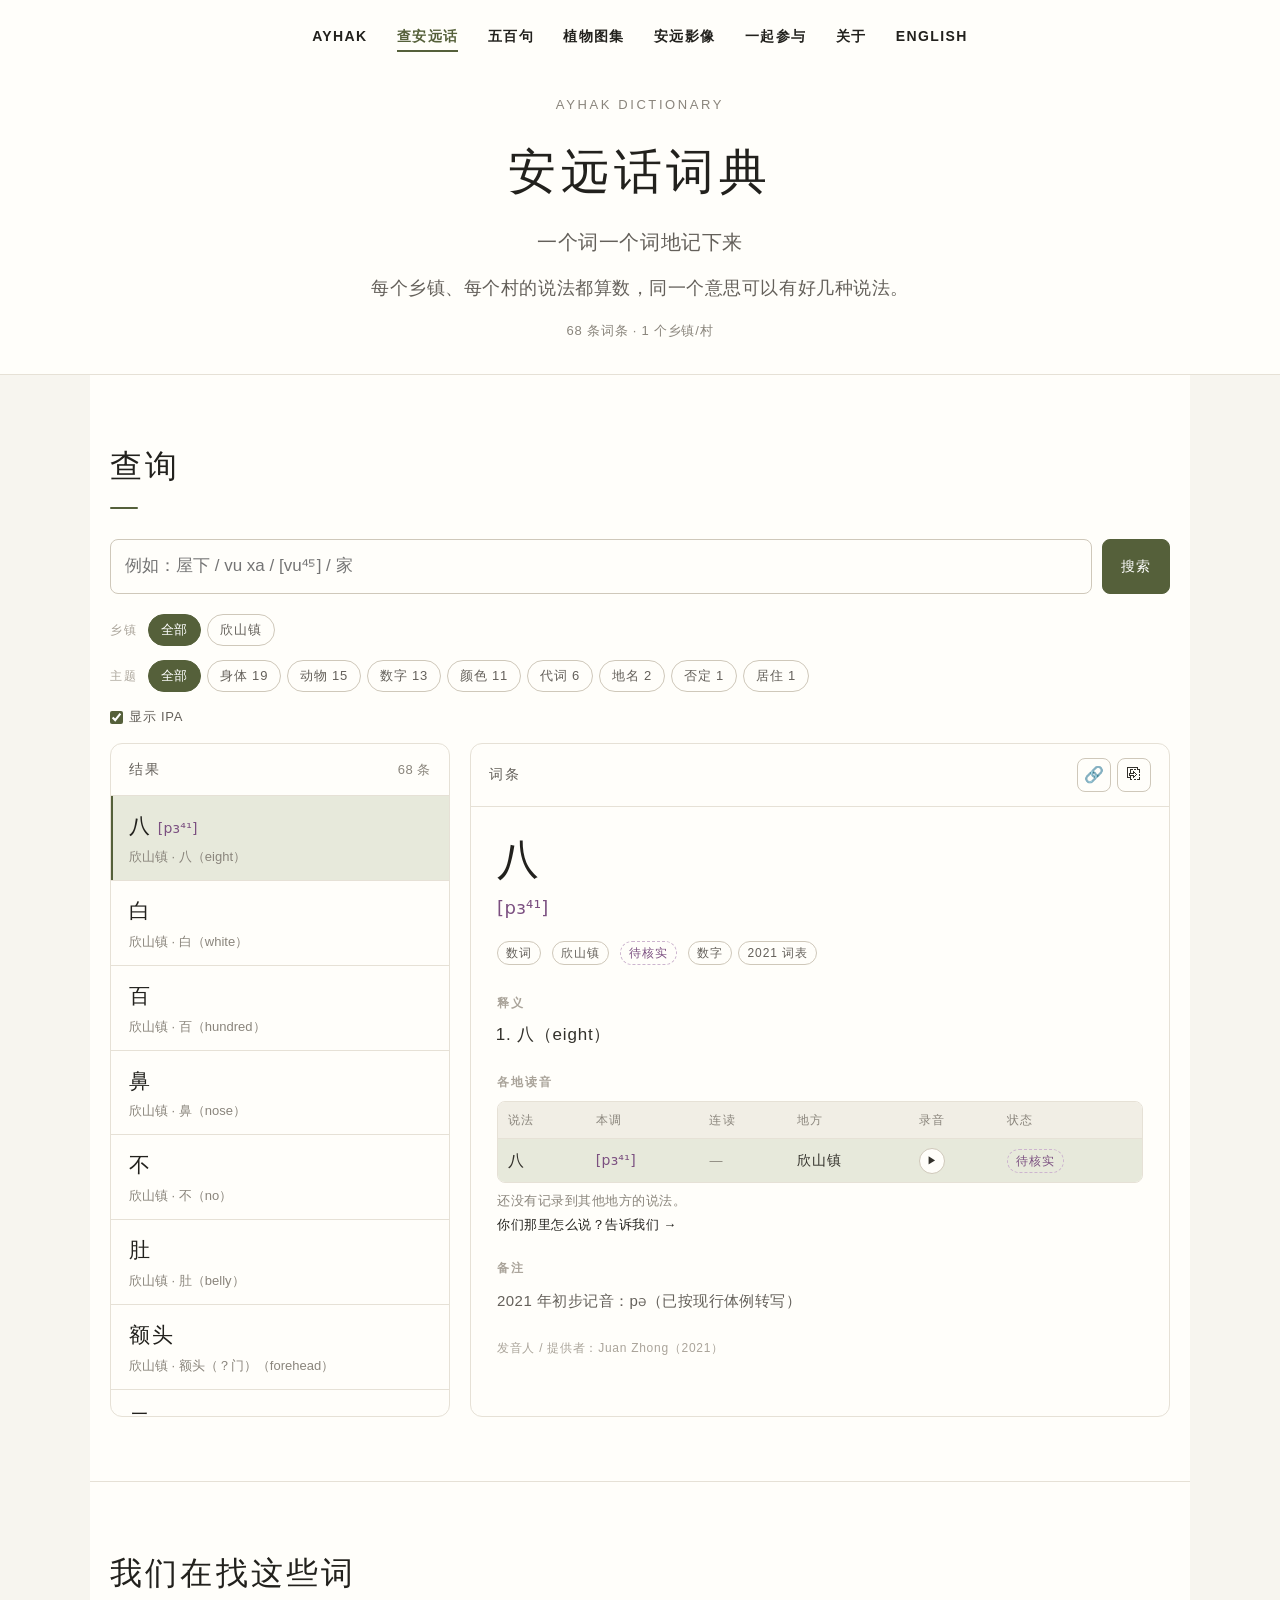
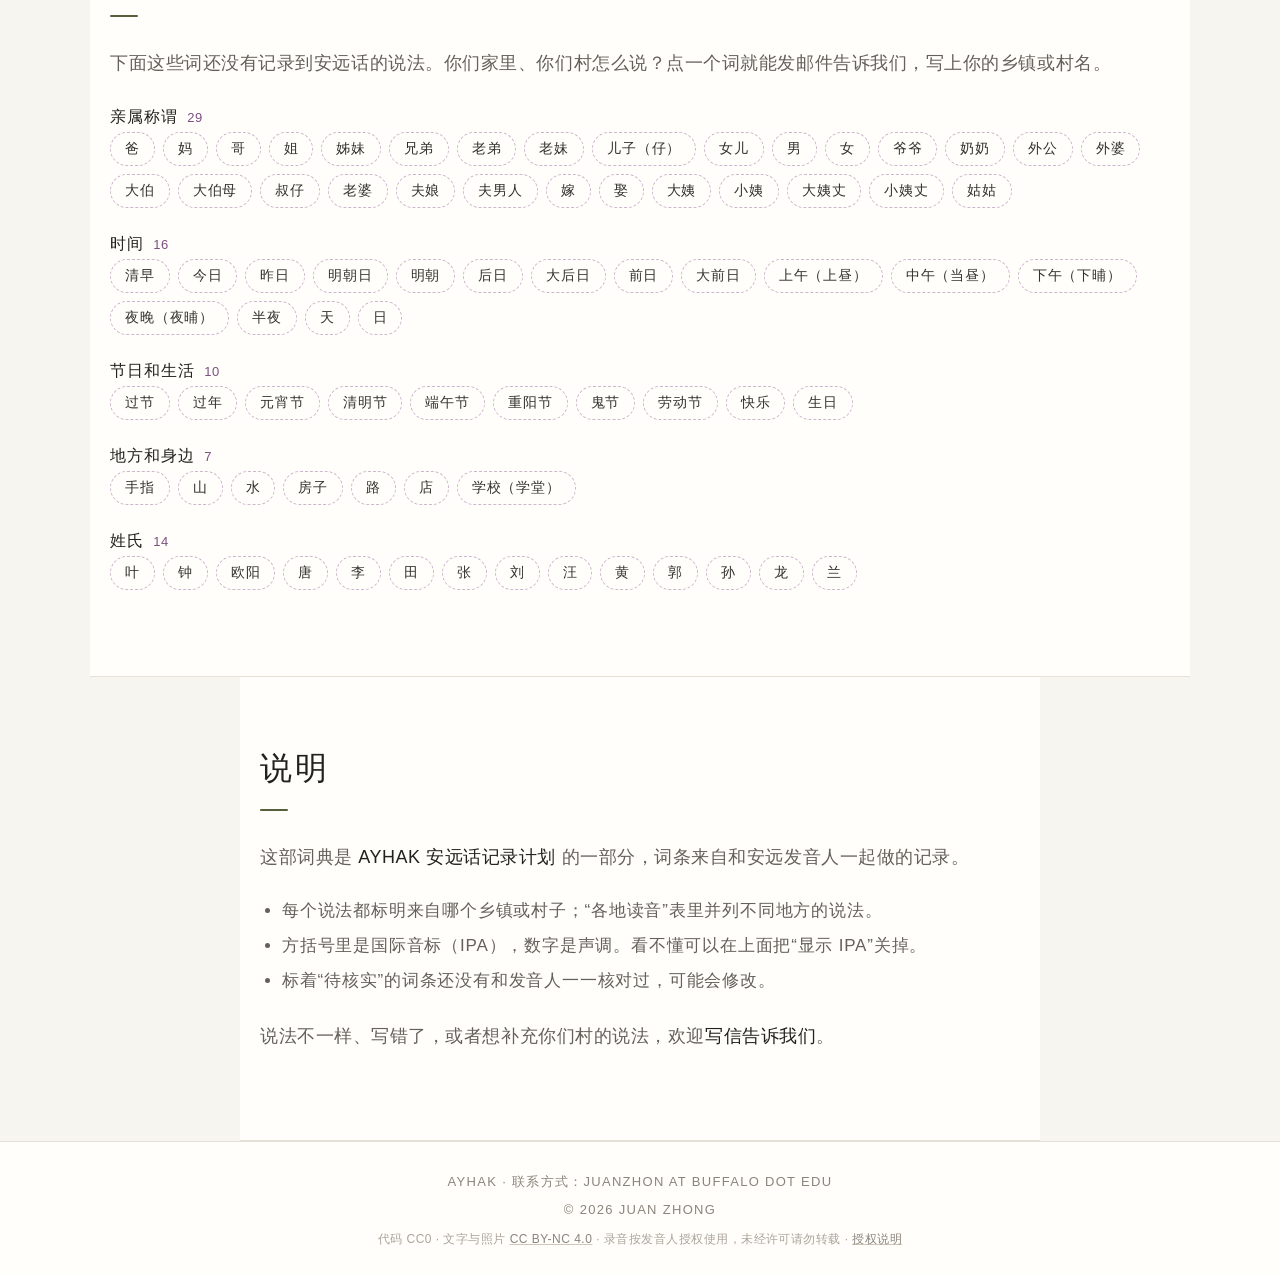
==== dict.html @ 381842e4 "Add files via upload" ====
<!doctype html>
<html lang="zh-CN">
<head>
  <meta charset="utf-8" />
  <meta name="viewport" content="width=device-width,initial-scale=1,viewport-fit=cover" />
  <title>AYHAK · 安远话词典</title>
  <meta name="description" content="安远话（江西安远客家话）社区词典：汉字、IPA、释义、例句与录音。" />
  <link rel="icon" href="./favicon.svg" type="image/svg+xml" />
  <link rel="stylesheet" href="./style.css?v=20261021a" />
</head>

<body>
  <a class="skip" href="#search">跳到正文</a>

  <nav class="page-nav" aria-label="站点导航">
    <a href="./index-zh.html">AYHAK</a>
    <a href="./dict.html" aria-current="page">查安远话</a>
    <a href="./sentences.html">五百句</a>
    <a href="./plants.html">植物图集</a>
    <a href="./gallery.html">安远影像</a>
    <a href="./index-zh.html#join">一起参与</a>
    <a href="./index-zh.html#about">关于</a>
    <a href="./index.html" lang="en">English</a>
  </nav>

  <header class="hero compact">
    <p class="kicker">AYHAK DICTIONARY</p>
    <h1>安远话词典</h1>
    <p class="subtitle">一个词一个词地记下来</p>
    <p class="intro">每个乡镇、每个村的说法都算数，同一个意思可以有好几种说法。</p>
    <p class="status" id="heroStatus">— 条词条</p>
  </header>

  <main>
    <section id="search" class="content-section wide">
      <h2>查询</h2>

      <div class="searchbar">
        <input id="q" type="search" placeholder="例如：屋下 / vu xa / [vu⁴⁵] / 家" autocomplete="off" aria-label="搜索词条" />
        <button id="btnSearch" class="btn primary">搜索</button>
      </div>

      <div class="filters">
        <div class="chip-group" id="varietyChips" aria-label="乡镇">
          <span class="chip-label">乡镇</span>
          <button class="chip is-active" data-variety="all">全部</button>
        </div>

        <div class="chip-group admin-only" id="posChips" aria-label="词性">
          <span class="chip-label">词性</span>
          <button class="chip is-active" data-pos="all">全部</button>
          <button class="chip" data-pos="n">名词</button>
          <button class="chip" data-pos="v">动词</button>
          <button class="chip" data-pos="adj">形容词</button>
          <button class="chip" data-pos="pron">代词</button>
          <button class="chip" data-pos="num">数词</button>
          <button class="chip" data-pos="part">语气词</button>
          <button class="chip" data-pos="other">其他</button>
        </div>
      </div>

      <div class="filters">
        <div class="chip-group" id="themeChips" aria-label="主题"></div>
      </div>

      <div class="filters">
        <label class="toggle"><input id="toggleIPA" type="checkbox" checked /> <span>显示 IPA</span></label>
        <label class="toggle admin-only"><input id="toggleAudio" type="checkbox" checked /> <span>显示发音</span></label>
        <label class="toggle admin-only"><input id="toggleStarred" type="checkbox" /> <span>只看收藏</span></label>
      </div>

      <div class="split">
        <aside class="panel panel-left" aria-label="搜索结果">
          <div class="panel-head">
            <h3>结果</h3>
            <p class="small" id="resultMeta">0 条</p>
          </div>
          <div id="results" class="results" role="listbox"></div>
        </aside>

        <article class="panel panel-right" aria-label="词条详情" aria-live="polite">
          <div class="panel-head">
            <h3>词条</h3>
            <div class="head-actions">
              <button id="btnStar" class="icon-btn admin-only" disabled title="收藏" aria-label="收藏">☆</button>
              <button id="btnLink" class="icon-btn" disabled title="复制链接" aria-label="复制链接">🔗</button>
              <button id="btnCopy" class="icon-btn" disabled title="复制词条" aria-label="复制词条">⎘</button>
            </div>
          </div>
          <div id="entry" class="entry empty">
            <p>先搜一个词，或者点左边的结果。</p>
          </div>
        </article>
      </div>
    </section>

    <section id="wanted" class="content-section wide">
      <h2>我们在找这些词</h2>
      <p>下面这些词还没有记录到安远话的说法。你们家里、你们村怎么说？点一个词就能发邮件告诉我们，写上你的乡镇或村名。</p>
      <div id="wantedList"><p class="muted">载入中…</p></div>
    </section>

    <section id="manage" class="content-section wide admin-only">
      <h2>数据</h2>
      <h3>导入 / 导出 / 重置 · 纯静态网页，可以直接放在 GitHub Pages</h3>
      <p class="muted">网页默认读取仓库里的 <code>data/dict.json</code>。在这里导入的数据只保存在你自己的浏览器里，别人看不到；要正式更新词典，请把导出的 JSON 替换掉仓库里的 <code>data/dict.json</code>。</p>

      <div class="manage-grid">
        <div class="card">
          <h3>导入（JSON / CSV）</h3>
          <p class="muted">导入后会覆盖当前浏览器里的词条。</p>
          <div class="controls">
            <input id="fileImport" type="file" accept=".json,.csv,text/csv,application/json" />
            <button id="btnImport" class="btn sm">导入</button>
          </div>
          <p class="small" id="importStatus">未导入</p>
        </div>

        <div class="card">
          <h3>导出</h3>
          <p class="muted">导出的是词条文本。浏览器里的录音存在 IndexedDB，不会打包进 JSON。</p>
          <div class="controls">
            <button id="btnExport" class="btn sm">导出 JSON</button>
            <button id="btnExportCSV" class="btn sm btn-ghost">导出 CSV</button>
            <button id="btnClearAudio" class="btn sm btn-ghost">清空本机录音</button>
          </div>
          <p class="small" id="exportStatus">—</p>
        </div>

        <div class="card">
          <h3>重置</h3>
          <p class="muted">丢掉浏览器里的修改，回到仓库里的 <code>data/dict.json</code>。</p>
          <div class="controls">
            <button id="btnReset" class="btn sm btn-danger">重置数据</button>
          </div>
          <p class="small" id="resetStatus">当前数据来源：—</p>
        </div>
      </div>

      <div class="card" style="margin-top:20px;">
        <h3>CSV 格式</h3>
        <p class="muted">第一行是表头。<code>senses</code> 和 <code>tags</code> 用 <code>||</code> 分隔；<code>examples</code> 写成 <code>例句::IPA::翻译</code>（IPA 可省略，写成 <code>例句::翻译</code>），多条之间用 <code>||</code> 分隔。<code>sandhi</code> 是连读时的读音（变调后）。<code>variants</code>（其他地方的说法）写成 <code>说法::IPA::乡镇::备注::录音::连读::核实</code>，后面几项可以省略，多条用 <code>||</code> 分隔；<code>verified</code> 填 <code>true</code> 表示已和发音人核实。</p>
        <pre class="codeblock" id="csvExample"></pre>
      </div>

      <div class="card" style="margin-top:20px;">
        <h3>JSON 格式</h3>
        <pre class="codeblock" id="jsonExample"></pre>
      </div>
    </section>

    <section id="about" class="content-section">
      <h2>说明</h2>
      <p>这部词典是 <a href="./index-zh.html">AYHAK 安远话记录计划</a> 的一部分，词条来自和安远发音人一起做的记录。</p>
      <ul>
        <li>每个说法都标明来自哪个乡镇或村子；“各地读音”表里并列不同地方的说法。</li>
        <li>方括号里是国际音标（IPA），数字是声调。看不懂可以在上面把“显示 IPA”关掉。</li>
        <li>标着“待核实”的词条还没有和发音人一一核对过，可能会修改。</li>
      </ul>
      <p>说法不一样、写错了，或者想补充你们村的说法，欢迎<a href="mailto:juanzhon@buffalo.edu?subject=AYHAK%20词典">写信告诉我们</a>。</p>
    </section>
  </main>

  <footer>
    <p>AYHAK · 联系方式：juanzhon AT buffalo DOT edu</p>
    <p>© <span id="year">2026</span> Juan Zhong</p>
    <p class="license">代码 CC0 · 文字与照片 <a href="https://creativecommons.org/licenses/by-nc/4.0/deed.zh-hans">CC BY-NC 4.0</a> · 录音按发音人授权使用，未经许可请勿转载 · <a href="https://github.com/juan-zhong/ay_hak/blob/main/CONTENT-LICENSE.md">授权说明</a></p>
  </footer>

  <script src="./app.js?v=20261021a"></script>
</body>
</html>
---- style.css ----
/* =========================================================
   AYHAK · 安远话 — shared stylesheet
   Visual language follows juan-zhong.github.io/me (fieldwork page):
   Helvetica Neue light, wide letter-spacing, uppercase h2,
   hairlines and square buttons. AYHAK adds its own palette (paper, mugwort olive, yam purple); one sans-serif family throughout.
   ========================================================= */

:root {
  /* 骨架沿用 juan-zhong.github.io/me；配色取自植物图集样页：纸、艾、薯 */
  --bg: #f7f5ef;          /* 暖纸色 */
  --paper: #fffefa;
  --ink: #22211d;
  --text: #33312b;
  --muted: #64605a;
  --faint: #8a857c;
  --faintest: #aaa49a;
  --line: #e6e1d6;
  --line-strong: #cfc8ba;
  --hover: #f4f1e8;
  --tint: #f1eee5;
  --accent: #55603a;      /* 艾：橄榄绿 */
  --accent-soft: #e7e9db;
  --plum: #7b4f80;        /* 薯：紫，表示“还在做”（进行中 / 即将推出 / 待补）和 IPA */
  --plum-soft: #f5eef5;
  --ipa: var(--plum);
  /* 圆角：控件 8px，卡片和照片 12px，标签胶囊形 */
  --r-sm: 8px;
  --r-lg: 12px;
  --r-pill: 999px;
  --danger: #a33;
  --font: 'Helvetica Neue', Helvetica, 'PingFang SC', 'Hiragino Sans GB', 'Noto Sans SC', 'Source Han Sans SC', 'Microsoft YaHei', Arial, sans-serif;
  /* 全站一套无衬线：拉丁字母 Helvetica Neue，汉字苹方（与 juan-zhong.github.io/me 一致） */
  --head-font: var(--font);
  /* IPA：用覆盖国际音标的无衬线系统字体，避免和正文混出两种字形；不加载外部字体（国内可能打不开） */
  --ipa-font: 'Lucida Grande', 'Segoe UI', 'Noto Sans', 'DejaVu Sans', 'Helvetica Neue', Arial, sans-serif;
}

* { margin: 0; padding: 0; box-sizing: border-box; }

html { scroll-behavior: smooth; }

body {
  font-family: var(--font);
  background: var(--bg);
  color: var(--text);
  line-height: 1.7;
  letter-spacing: 0.05em;
}

a { color: var(--ink); text-decoration: none; }
a:hover { color: var(--accent); }

img { max-width: 100%; display: block; }

.skip { position: absolute; left: -9999px; }
.skip:focus { left: 16px; top: 16px; background: #fff; padding: 8px 12px; z-index: 10; }

/* ---------- top nav ---------- */
.page-nav {
  text-align: center;
  padding: 18px 16px 0;
  line-height: 2.2;
  background: var(--paper);
}
.page-nav a {
  margin: 0 12px;
  font-size: 14px;
  font-weight: 600;
  letter-spacing: 0.1em;
  text-transform: uppercase;
}
.page-nav a[aria-current="page"] { color: var(--accent); box-shadow: inset 0 -2px 0 var(--accent); }

/* ---------- hero ---------- */
.hero {
  text-align: center;
  padding: 56px 20px 48px;
  border-bottom: 1px solid var(--line);
  background: var(--paper);
}
.hero .kicker { font-size: 13px; letter-spacing: 0.2em; color: var(--faint); margin-bottom: 14px; }
.hero h1 { margin-top: 0; }
.hero .subtitle { font-size: 20px; font-weight: 300; color: var(--muted); margin: 12px auto 24px; max-width: 620px; }
.hero .intro { max-width: 600px; margin: 0 auto 28px; }
.status { font-size: 13px; color: var(--faint); letter-spacing: 0.06em; margin-bottom: 0; }

/* ---------- type ---------- */
h1 {
  font-family: var(--head-font);
  font-size: 48px;
  font-weight: 300;
  letter-spacing: 0.1em;
  color: var(--ink);
}
h2 {
  font-size: 32px;
  font-weight: 300;
  letter-spacing: 0.1em;
  color: var(--ink);
  margin-bottom: 40px;
  text-transform: uppercase;
}
h2::after {
  content: '';
  display: block;
  width: 28px;
  height: 2px;
  margin-top: 14px;
  background: var(--accent);
}
h3 {
  font-size: 18px;
  font-weight: 300;
  letter-spacing: 0.1em;
  color: var(--muted);
  margin-bottom: 20px;
}
p {
  font-size: 18px;
  line-height: 1.8;
  color: var(--muted);
  font-weight: 300;
  letter-spacing: 0.03em;
  margin-bottom: 24px;
}
.muted { color: var(--faint); font-size: 15px; }
.small { font-size: 13px; color: var(--faint); margin: 0; letter-spacing: 0.04em; }
.ipa { font-family: var(--ipa-font); color: var(--ipa); letter-spacing: 0.02em; }

/* ---------- sections ---------- */
.content-section {
  padding: 80px 20px;
  max-width: 800px;
  margin: 0 auto;
  border-bottom: 1px solid var(--line);
  background: var(--paper);
}
.content-section.wide { max-width: 1100px; }
.content-section ul, .content-section ol { margin: 12px 0 24px 22px; color: var(--muted); font-weight: 300; font-size: 17px; }
.content-section li { margin-bottom: 6px; }

/* ---------- buttons ---------- */
.buttons { display: flex; flex-wrap: wrap; justify-content: center; gap: 12px; margin-bottom: 24px; }
.btn {
  display: inline-block;
  padding: 9px 18px;
  border: 1px solid var(--accent);
  border-radius: var(--r-sm);
  background: var(--paper);
  color: var(--accent);
  font: inherit;
  font-size: 14px;
  letter-spacing: 0.08em;
  cursor: pointer;
  text-decoration: none;
}
.btn.primary { background: var(--accent); border-color: var(--accent); color: #fff; }
.btn:hover { opacity: 0.8; color: inherit; }
.btn.primary:hover { color: #fff; }
.btn-ghost { border-color: var(--line-strong); color: var(--muted); }
.btn-danger { border-color: var(--danger); color: var(--danger); }
.btn:disabled { opacity: 0.4; cursor: not-allowed; }
.btn.sm { padding: 5px 12px; font-size: 13px; }

.icon-btn {
  width: 34px; height: 34px;
  border: 1px solid var(--line-strong);
  border-radius: var(--r-sm);
  background: var(--paper);
  color: var(--text);
  font-size: 16px;
  cursor: pointer;
}
.icon-btn:hover:not(:disabled) { border-color: var(--accent); }
.icon-btn:disabled { opacity: 0.35; cursor: not-allowed; }
.icon-btn.is-on { background: var(--accent); color: #fff; border-color: var(--accent); }

/* ---------- cards / tags ---------- */
.card { border: 1px solid var(--line); border-radius: var(--r-lg); padding: 20px; background: var(--paper); }
.card h3 { margin-bottom: 8px; color: var(--text); }
.card p:last-child { margin-bottom: 0; }
.tag {
  display: inline-block;
  font-size: 12px;
  letter-spacing: 0.08em;
  color: var(--muted);
  border: 1px solid var(--line-strong);
  border-radius: var(--r-pill);
  padding: 1px 8px;
  margin: 0 6px 6px 0;
  font-weight: 400;
}
.tag.pending { border-style: dashed; color: var(--faintest); }

/* =========================================================
   DICTIONARY
   ========================================================= */
.searchbar { display: flex; gap: 10px; margin-bottom: 20px; }
.searchbar input {
  flex: 1;
  min-width: 0;
  padding: 12px 14px;
  border: 1px solid var(--line-strong);
  border-radius: var(--r-sm);
  font: inherit;
  font-size: 17px;
  font-weight: 300;
  background: var(--paper);
  color: var(--text);
}
.searchbar input:focus { outline: none; border-color: var(--accent); }

.filters { display: flex; flex-wrap: wrap; gap: 14px 22px; align-items: center; margin-bottom: 14px; }
.chip-group { display: flex; flex-wrap: wrap; gap: 6px; }
.chip-label { font-size: 12px; color: var(--faintest); letter-spacing: 0.15em; align-self: center; margin-right: 4px; }
.chip {
  padding: 4px 12px;
  border: 1px solid var(--line-strong);
  border-radius: var(--r-pill);
  background: var(--paper);
  color: var(--muted);
  font: inherit;
  font-size: 13px;
  letter-spacing: 0.06em;
  cursor: pointer;
}
.chip:hover { border-color: var(--accent); color: var(--text); }
.chip.is-active { background: var(--accent); border-color: var(--accent); color: #fff; }

.toggle { display: inline-flex; align-items: center; gap: 6px; font-size: 13px; color: var(--muted); cursor: pointer; letter-spacing: 0.06em; }
.toggle input { accent-color: var(--accent); }

.split {
  display: grid;
  grid-template-columns: minmax(240px, 340px) 1fr;
  gap: 20px;
  margin-top: 10px;
}
.panel { border: 1px solid var(--line); border-radius: var(--r-lg); background: var(--paper); min-width: 0; }
.panel-head {
  display: flex; justify-content: space-between; align-items: center;
  padding: 14px 18px;
  border-bottom: 1px solid var(--line);
}
.panel-head h3 { margin: 0; font-size: 14px; text-transform: uppercase; letter-spacing: 0.15em; }
.head-actions { display: flex; gap: 6px; }

.results { max-height: 620px; overflow-y: auto; }
.result {
  display: block;
  width: 100%;
  text-align: left;
  padding: 12px 18px;
  border: 0;
  border-bottom: 1px solid var(--line);
  background: none;
  font: inherit;
  color: inherit;
  cursor: pointer;
}
.result:hover { background: var(--hover); }
.result.is-active { background: var(--accent-soft); box-shadow: inset 2px 0 0 var(--accent); }
.result .hw { font-family: var(--head-font); font-size: 21px; font-weight: 300; color: var(--ink); letter-spacing: 0.08em; }
.result .ipa { font-size: 14px; margin-left: 6px; }
.result .gl { font-size: 13px; color: var(--faint); margin-top: 2px; white-space: nowrap; overflow: hidden; text-overflow: ellipsis; }
.result .star { float: right; color: var(--faint); font-size: 13px; }
.results .none { padding: 24px 18px; color: var(--faint); font-size: 14px; }

.entry { padding: 26px 26px 30px; }
.entry.empty p { color: var(--faint); font-size: 15px; }
.entry .headword { font-family: var(--head-font); font-size: 42px; font-weight: 300; color: var(--ink); letter-spacing: 0.12em; line-height: 1.3; }
.entry .pron { margin: 6px 0 14px; font-size: 18px; }
.entry .pron .roman { color: var(--muted); margin-right: 12px; letter-spacing: 0.06em; }
.entry .meta { margin-bottom: 18px; }
.entry h4 {
  font-size: 12px; font-weight: 600; text-transform: uppercase; letter-spacing: 0.18em;
  color: var(--faintest); margin: 22px 0 8px;
}
.entry ol.senses { margin: 0 0 0 20px; font-size: 17px; font-weight: 300; color: var(--text); }
.entry ol.senses li { margin-bottom: 4px; }
.entry .ex { border-left: 2px solid var(--line); padding: 2px 0 2px 14px; margin-bottom: 12px; }
.entry .ex .src { font-size: 17px; color: var(--text); }
.entry .ex .ipa { font-size: 14px; display: block; }
.entry .ex .tr { font-size: 14px; color: var(--faint); }
.entry .notes { font-size: 15px; margin: 0; }
.entry .credit { font-size: 12px; color: var(--faintest); margin-top: 24px; letter-spacing: 0.06em; }

.audio-box { border: 1px dashed var(--line-strong); border-radius: var(--r-lg); padding: 14px 16px; }
.audio-row { display: flex; flex-wrap: wrap; align-items: center; gap: 8px; margin-bottom: 8px; }
.audio-row:last-child { margin-bottom: 0; }
.audio-row audio { height: 34px; max-width: 100%; }
.rec-dot { display: inline-block; width: 8px; height: 8px; border-radius: 50%; background: #fff; margin-right: 6px; animation: blink 1s infinite; }
@keyframes blink { 50% { opacity: 0.2; } }

.manage-grid { display: grid; grid-template-columns: repeat(auto-fit, minmax(min(100%, 260px), 1fr)); gap: 20px; }
.controls { display: flex; flex-wrap: wrap; gap: 8px; align-items: center; margin: 12px 0; }
.controls input[type=file] { font-size: 13px; max-width: 100%; }
.codeblock {
  background: var(--tint);
  border: 1px solid var(--line);
  border-radius: var(--r-lg);
  padding: 14px;
  font-family: 'SF Mono', Menlo, Consolas, monospace;
  font-size: 12.5px;
  line-height: 1.6;
  color: #444;
  overflow-x: auto;
  white-space: pre;
  letter-spacing: 0;
}
code { font-family: 'SF Mono', Menlo, Consolas, monospace; font-size: 0.9em; background: var(--tint); padding: 1px 5px; border-radius: var(--r-sm); letter-spacing: 0; }

/* =========================================================
   PLANTS (ethnobotany photo book)
   ========================================================= */
.plant-tools { display: flex; flex-wrap: wrap; gap: 14px 22px; align-items: center; margin-bottom: 26px; }
.plant-grid { display: grid; grid-template-columns: repeat(auto-fill, minmax(min(100%, 300px), 1fr)); gap: 26px; }
.plant {
  border: 1px solid var(--line);
  border-radius: var(--r-lg);
  background: var(--paper);
  overflow: hidden;
  display: flex;
  flex-direction: column;
  scroll-margin-top: 20px;
}
.plant:target { box-shadow: 0 0 0 2px var(--accent); }
.plant .photo { aspect-ratio: 4 / 3; background: var(--tint); overflow: hidden; }
.plant .photo img { width: 100%; height: 100%; object-fit: cover; }
.plant .photo .nophoto { height: 100%; display: flex; align-items: center; justify-content: center; color: var(--faintest); font-size: 13px; letter-spacing: 0.15em; }
.plant .body { padding: 18px 20px 20px; flex: 1; display: flex; flex-direction: column; }
.plant .name { font-family: var(--head-font); font-size: 30px; font-weight: 300; color: var(--ink); letter-spacing: 0.12em; line-height: 1.3; }
.plant .name .ipa { font-size: 16px; margin-left: 8px; letter-spacing: 0.02em; }
.plant dl { display: grid; grid-template-columns: auto 1fr; gap: 3px 14px; margin: 12px 0; font-size: 14px; }
.plant dt { color: var(--faintest); letter-spacing: 0.1em; font-size: 12px; padding-top: 2px; }
.plant dd { color: var(--text); font-weight: 300; }
.plant dd i { font-style: italic; }
.plant .desc { font-size: 15px; margin-bottom: 12px; }
.plant .foot { margin-top: auto; display: flex; flex-wrap: wrap; gap: 8px; align-items: center; }
.plant .qr { display: none; margin-top: 14px; align-items: center; gap: 12px; }
.plant .qr .qrbox { width: 84px; height: 84px; }
.plant .qr .qrbox svg { width: 84px; height: 84px; display: block; }
.plant .qr .small { word-break: break-all; }
body.show-qr .plant .qr { display: flex; }

/* photo strip, derived foods, play buttons */
.plant .photo { background: var(--tint); }
.plant .photo img { object-fit: contain; }
.thumbs { display: flex; gap: 6px; padding: 8px 12px 0; }
.thumb { width: 52px; height: 52px; padding: 0; border: 1px solid var(--line); border-radius: var(--r-sm); background: var(--tint); cursor: pointer; overflow: hidden; }
.thumb img { width: 100%; height: 100%; object-fit: cover; }
.thumb.is-active { border-color: var(--accent); box-shadow: 0 0 0 1px var(--accent); }
.photo-cap { padding: 6px 14px 0; min-height: 1.4em; }
.plant .name .ipa { font-size: 17px; }
.plant .gloss { font-size: 15px; color: var(--text); margin: 4px 0 8px; }
.plant .tags { margin-top: 4px; }
.plant h4, .flow h4 { font-size: 12px; font-weight: 600; text-transform: uppercase; letter-spacing: 0.18em; color: var(--faintest); margin: 14px 0 8px; }
.derived { list-style: none; margin: 0 0 12px !important; padding: 0; display: grid; gap: 8px; }
.derived li { display: flex; align-items: center; gap: 12px; margin: 0 !important; }
.derived img, .derived .dph { width: 56px; height: 56px; object-fit: cover; border-radius: var(--r-sm); background: var(--tint); flex: none; border: 1px solid var(--line); }
.derived .dname { font-size: 15px; color: var(--text); font-weight: 300; line-height: 1.5; }
.derived .ipa { font-size: 14px; }
.play { border: 1px solid var(--line-strong); background: var(--paper); border-radius: 50%; width: 26px; height: 26px; font-size: 10px; cursor: pointer; vertical-align: middle; color: var(--text); }
.play:hover { border-color: var(--accent); }

.flow { display: flex; align-items: center; gap: 18px; margin: 10px 0 30px; flex-wrap: wrap; }
.flow figure { margin: 0; text-align: center; }
.flow img { width: 100%; aspect-ratio: 1; object-fit: contain; background: var(--tint); border-radius: var(--r-lg); border: 1px solid var(--line); }
.flow figcaption { font-size: 15px; color: var(--text); margin-top: 6px; line-height: 1.5; }
.flow figcaption .ipa { font-size: 14px; }
.flow-root { flex: 0 0 180px; }
.flow-arrow { font-size: 28px; color: var(--faintest); }
.flow-items { flex: 1 1 360px; display: grid; grid-template-columns: repeat(3, 1fr); gap: 14px; }
.pillars.three { grid-template-columns: repeat(auto-fit, minmax(min(100%, 220px), 1fr)); }
.pub { color: var(--text); font-size: 17px; }
@media (max-width: 640px) {
  .flow-root { flex-basis: 100%; max-width: 220px; margin: 0 auto; }
  .flow-arrow { flex-basis: 100%; text-align: center; transform: rotate(90deg); }
}

.pillars { display: grid; grid-template-columns: repeat(auto-fit, minmax(min(100%, 128px), 1fr)); gap: 20px; margin-top: 10px; }
.pillars .num { font-size: 13px; letter-spacing: 0.2em; color: var(--faintest); display: block; margin-bottom: 6px; }

/* ---------- footer ---------- */
footer {
  text-align: center;
  padding: 24px 16px;
  background: var(--paper);
  border-top: 1px solid var(--line);
}
footer p {
  font-size: 13px;
  color: var(--faint);
  letter-spacing: 0.1em;
  text-transform: uppercase;
  margin: 4px 0;
}

/* ---------- responsive ---------- */
@media (max-width: 760px) {
  .split { grid-template-columns: 1fr; }
  .results { max-height: 300px; }
}
@media (max-width: 640px) {
  .page-nav a { margin: 0 8px; font-size: 12px; }
  .hero { padding: 36px 16px 32px; }
  h1, .hero h1 { font-size: 30px; letter-spacing: 0.04em; }
  .hero .subtitle { font-size: 17px; }
  .content-section { padding: 56px 16px; }
  h2 { font-size: 24px; margin-bottom: 28px; }
  p { font-size: 16px; }
  .entry { padding: 20px 16px; }
  .entry .headword { font-size: 32px; }
}

/* ---------- print (photo book proofs: one plant per half page, QR visible) ---------- */
@media print {
  .page-nav, .hero .buttons, .plant-tools, .plant .foot, footer, .no-print { display: none !important; }
  body, .content-section, .hero { background: #fff; }
  .content-section { padding: 24px 0; border: 0; max-width: none; }
  .plant-grid { display: block; }
  .plant { break-inside: avoid; page-break-inside: avoid; margin-bottom: 18px; border-color: #bbb; }
  .plant .qr { display: flex !important; }
  a { color: #000; }
}

/* =========================================================
   AYHAK 识别：要点用上方色线，不用四边框（和 CQC 的卡片区分）
   ========================================================= */
.pillars .card {
  border: 0;
  border-top: 2px solid var(--accent);
  border-radius: 0;
  background: transparent;
  padding: 14px 2px 4px;
}
.pillars .num { color: var(--accent); font-weight: 600; }
.flow figcaption b, .derived .dname b { font-family: var(--head-font); font-weight: 500; }
.status { color: var(--faint); }
::selection { background: var(--accent-soft); }

/* =========================================================
   AYHAK 首页（原 juan-zhong.github.io/me/fieldwork*.html）
   ========================================================= */
.cards { display: grid; grid-template-columns: repeat(auto-fit, minmax(min(100%, 240px), 1fr)); gap: 20px; margin-top: 24px; }
.cards .card { display: flex; flex-direction: column; transition: border-color .15s; }
.cards .card:hover { border-color: var(--line-strong); }
.cards .card .tag { align-self: flex-start; margin-bottom: 10px; }
.cards .card .tag.live { border-color: var(--accent); color: var(--accent); }
.cards .card p { font-size: 15px; margin-bottom: 12px; }
.cards .card .more { margin-top: auto; font-size: 13px; letter-spacing: 0.08em; color: var(--accent); font-weight: 600; }
.cards .card .more:hover { color: var(--ink); }

.faq dt { font-weight: 500; margin-top: 22px; color: var(--text); font-size: 17px; }
.faq dt::before { content: ''; display: inline-block; width: 6px; height: 6px; background: var(--accent); margin-right: 10px; vertical-align: middle; }
.faq dd { margin: 6px 0 0 16px; color: var(--muted); font-weight: 300; font-size: 17px; line-height: 1.8; }

.gallery-group { margin-bottom: 48px; }
.gallery-group h3 { color: var(--text); font-family: var(--head-font); font-size: 22px; font-weight: 300; margin-bottom: 18px; }
.gallery-group h3 .en { font-family: var(--font); font-size: 14px; color: var(--faint); letter-spacing: 0.12em; text-transform: uppercase; margin-right: 8px; }
.gallery-group h3 .ipa { font-size: 15px; margin-left: 6px; }
.gallery-grid { display: grid; grid-template-columns: repeat(2, 1fr); gap: 14px; }
.gallery-grid figure { margin: 0; }
.gallery-grid img { width: 100%; aspect-ratio: 4 / 3; object-fit: cover; border-radius: var(--r-lg); background: var(--tint); }
.gallery-grid img.portrait { aspect-ratio: 3 / 4; }
.gallery-grid figcaption { font-size: 13px; color: var(--faint); margin-top: 4px; letter-spacing: 0.06em; }
.gallery-grid .solo { grid-column: 1 / -1; }
@media (max-width: 640px) { .gallery-grid { grid-template-columns: 1fr; } }
.gallery-grid .solo img { aspect-ratio: auto; max-height: 640px; width: auto; max-width: 100%; margin: 0 auto; }
.gallery-grid .solo { text-align: center; }

/* 项目：照片为主的卡片，和植物页“从田里到厨房”同一种排法 */
.projects { display: grid; grid-template-columns: repeat(auto-fit, minmax(min(100%, 220px), 1fr)); gap: 26px 20px; margin-top: 10px; }
.proj { margin: 0; display: flex; flex-direction: column; color: inherit; text-decoration: none; }
.proj img { width: 100%; aspect-ratio: 4 / 3; object-fit: cover; background: var(--tint); border-radius: var(--r-lg); border: 1px solid var(--line); transition: opacity .15s; }
a.proj:hover img { opacity: 0.85; }
a.proj:hover { color: inherit; }
.proj .tag { align-self: flex-start; margin: 12px 0 6px; }
.proj .tag.live { border-color: var(--accent); color: var(--accent); }
.proj b { font-family: var(--head-font); font-weight: 500; font-size: 19px; color: var(--ink); letter-spacing: 0.06em; }
.proj span.desc { font-size: 15px; color: var(--muted); font-weight: 300; line-height: 1.7; margin-top: 4px; }
.proj .more { font-size: 13px; letter-spacing: 0.08em; color: var(--accent); font-weight: 600; margin-top: 8px; }
.proj img.cutout { object-fit: contain; padding: 10px; }

/* 小标题统一：中等字重、正文色 */
.card h3, .pillars .card h3 { font-weight: 500; color: var(--text); letter-spacing: 0.06em; }
strong, b { font-weight: 500; }


/* =========================================================
   状态颜色：绿色 = 已完成 / 可以用；紫色 = 还在做
   ========================================================= */
.tag { background: var(--paper); }
.tag.live, .tag.done, .cards .card .tag.live, .proj .tag.live {
  color: var(--accent); border-color: var(--accent); background: var(--accent-soft);
}
.tag.todo { color: var(--plum); border-color: var(--plum); background: var(--plum-soft); }
.tag.pending { color: var(--plum); border-color: #cdb5cf; background: transparent; }
h2::after { border-radius: 2px; }
.searchbar input { border-radius: var(--r-sm); }

/* =========================================================
   手机端
   ========================================================= */
.page-nav a { white-space: nowrap; display: inline-block; }
@media (max-width: 640px) {
  /* 导航：词不拆行，间距收紧 */
  .page-nav { padding: 12px 10px 0; line-height: 2.4; }
  .page-nav a { margin: 0 7px; font-size: 12px; letter-spacing: 0.06em; }

  /* 项目：左图右文，缩短页面 */
  .projects { grid-template-columns: 1fr; gap: 18px; }
  .proj { display: grid; grid-template-columns: 116px 1fr; column-gap: 14px; align-items: start; }
  .proj img { grid-row: 1 / span 5; aspect-ratio: 1; }
  .proj .tag { margin: 0 0 4px; justify-self: start; }
  .proj b { font-size: 17px; }
  .proj span.desc { font-size: 14px; line-height: 1.6; }
  .proj .more { margin-top: 4px; }

  /* 安远影像：两列 */
  .gallery-grid { grid-template-columns: 1fr 1fr; gap: 8px; }
  .gallery-grid figcaption { font-size: 12px; }
  .gallery-grid .solo img { max-height: 460px; }

  /* 好点的按钮 */
  .chip { padding: 6px 13px; font-size: 13px; }
  .play { width: 32px; height: 32px; font-size: 11px; }
  .btn.sm { padding: 7px 13px; }
  .toggle { padding: 4px 0; }
  .icon-btn { width: 38px; height: 38px; }
}

/* =========================================================
   首页修订（2026-10-20）：查词、状态说明、参与、影像精选、看大图
   ========================================================= */
.hero .intro + .intro { margin-top: -12px; }
.try { margin: -6px 0 22px; display: flex; flex-wrap: wrap; align-items: center; gap: 8px; }
.chip-link {
  display: inline-block; padding: 4px 14px; border: 1px solid var(--line-strong); border-radius: var(--r-pill);
  background: var(--paper); color: var(--text); font-size: 14px; letter-spacing: 0.06em;
}
.chip-link:hover { border-color: var(--accent); color: var(--accent); }
.legend { display: flex; flex-wrap: wrap; align-items: center; gap: 6px 4px; margin: -18px 0 22px; }
.legend .tag { margin: 0 2px 0 10px; }
.legend .tag:first-child { margin-left: 0; }

h3.sub { color: var(--ink); font-size: 20px; font-weight: 500; letter-spacing: 0.06em; margin: 40px 0 14px; }
h3.sub:first-of-type { margin-top: 0; }

.facts { display: grid; grid-template-columns: max-content 1fr; gap: 8px 22px; margin: 0 0 18px; font-size: 16px; }
.facts dt { color: var(--faint); letter-spacing: 0.1em; font-size: 14px; padding-top: 2px; }
.facts dd { color: var(--text); font-weight: 300; line-height: 1.7; }

.next-meetup { display: block; margin: 0 0 18px; padding: 12px 16px; border-radius: var(--r-sm); background: var(--accent-soft); color: var(--text); font-size: 16px; }
.next-meetup:empty { display: none; }
.next-meetup .next-label { font-size: 12px; letter-spacing: 0.15em; color: var(--accent); font-weight: 600; margin-right: 10px; }
.next-meetup b { font-weight: 500; }
.buttons.left { justify-content: flex-start; margin-bottom: 10px; }

.note-box { margin-top: 30px; padding: 18px 20px 8px; border-radius: var(--r-lg); background: var(--tint); }
.note-box h3 { color: var(--ink); font-weight: 500; font-size: 16px; margin-bottom: 8px; }
.note-box ul { margin: 0 0 12px 20px !important; font-size: 15px !important; }

.gallery-grid.teaser { grid-template-columns: repeat(3, 1fr); }
.more-link { margin: 16px 0 0; font-size: 15px; }
.more-link a { color: var(--accent); font-weight: 600; letter-spacing: 0.06em; }
.gallery-grid img { cursor: zoom-in; }

.lightbox { position: fixed; inset: 0; z-index: 50; display: none; align-items: center; justify-content: center; padding: 24px; background: rgba(28, 27, 23, 0.88); }
.lightbox.open { display: flex; }
.lightbox figure { margin: 0; max-width: min(1100px, 100%); text-align: center; }
.lightbox img { max-width: 100%; max-height: 82vh; border-radius: var(--r-lg); cursor: default; }
.lightbox figcaption { color: #eee9dc; margin-top: 10px; font-size: 15px; letter-spacing: 0.08em; }
.lb-close { position: absolute; top: 14px; right: 18px; width: 40px; height: 40px; border: 0; border-radius: 50%; background: rgba(255,255,255,0.12); color: #fff; font-size: 24px; cursor: pointer; }

.variants { list-style: none; margin: 0 0 8px !important; padding: 0; }
.variants li { margin: 0 0 6px !important; font-size: 16px; color: var(--text); }
.variants .tag { margin: 0 0 0 6px; }

@media (max-width: 640px) {
  .gallery-grid.teaser { grid-template-columns: 1fr 1fr; }
  .facts { grid-template-columns: 1fr; gap: 0; }
  .facts dt { margin-top: 10px; }
  .legend .tag { margin-left: 6px; }
}
footer p.license { text-transform: none; letter-spacing: 0.04em; font-size: 12px; color: var(--faintest); max-width: 760px; margin: 8px auto 0; line-height: 1.7; }
footer p.license a { color: var(--faint); text-decoration: underline; text-decoration-color: var(--line-strong); }

/* 各地读音表（借鉴 SeeDict“各地方音”） */
.readings-wrap { overflow-x: auto; margin: 0 0 6px; border: 1px solid var(--line); border-radius: var(--r-sm); }
.readings { width: 100%; border-collapse: collapse; font-size: 14px; }
.readings th { text-align: left; font-weight: 500; color: var(--faint); font-size: 12px; letter-spacing: 0.1em; padding: 8px 10px; background: var(--tint); white-space: nowrap; }
.readings td { padding: 8px 10px; border-top: 1px solid var(--line); vertical-align: middle; color: var(--text); white-space: nowrap; }
.readings td:first-child { white-space: normal; }
.readings tr.main td { background: var(--accent-soft); }
.readings .tag { margin: 0; }
.readings b { font-weight: 500; font-size: 16px; }

/* 征集中的词 */
.wanted-group { margin-bottom: 20px; }
.wg-title { color: var(--ink); font-size: 16px; font-weight: 500; margin: 0 0 8px; letter-spacing: 0.06em; }
.wg-title .small { color: var(--plum); margin-left: 4px; }
#wanted .chip-link { border-style: dashed; border-color: #cdb5cf; }
#wanted .chip-link:hover { border-style: solid; border-color: var(--plum); color: var(--plum); }

/* 每日一词 */
.wotd { display: block; margin: 0 0 22px; padding: 16px 20px; border-radius: var(--r-lg); background: var(--paper); border: 1px solid var(--line); color: inherit; }
.wotd:hover { border-color: var(--accent); color: inherit; }
.wotd .wotd-label { font-size: 12px; letter-spacing: 0.15em; color: var(--accent); font-weight: 600; }
.wotd .wotd-hw { font-size: 30px; font-weight: 300; color: var(--ink); letter-spacing: 0.12em; margin: 2px 0 0; }
.wotd .wotd-hw .ipa { font-size: 16px; letter-spacing: 0.02em; margin-left: 10px; }
.wotd .wotd-gl { font-size: 15px; color: var(--muted); }
.wotd:empty { display: none; }

/* =========================================================
   精简（2026-10-20）：管理工具只在 ?admin=1 时显示；标题区和留白收紧
   ========================================================= */
.admin-only { display: none !important; }
html.admin .admin-only { display: revert !important; }
html.admin section.admin-only { display: block !important; }
.hero.compact { padding: 40px 20px 32px; }
.hero.compact .subtitle { margin-bottom: 12px; }
.hero.compact .intro { margin-bottom: 14px; }
.content-section { padding: 64px 20px; }
h2 { margin-bottom: 30px; }
@media (max-width: 640px) {
  .content-section { padding: 44px 16px; }
  .hero.compact { padding: 28px 16px 22px; }
}

/* 首页：先听一句、还在弄的、影像标题连词典 */
.sample { margin: 22px 0 0; padding: 14px 16px; background: var(--paper); border: 1px solid var(--line); border-radius: var(--r-lg); display: flex; flex-wrap: wrap; align-items: center; gap: 6px 12px; font-size: 15px; }
.sample .play { width: 36px; height: 36px; border-radius: 50%; border: 1px solid var(--plum); background: var(--plum-soft); color: var(--plum); font-size: 13px; cursor: pointer; flex: none; }
.sample .play:hover { background: var(--plum); color: #fff; }
.sample b { font-weight: 500; color: var(--ink); }
.sample a { color: var(--accent); font-weight: 600; margin-left: auto; }
.also { margin: 18px 0 0; font-size: 15px; color: var(--muted); line-height: 1.8; }
.also b { color: var(--ink); font-weight: 500; }
a.to-dict { color: inherit; text-decoration: underline; text-decoration-color: var(--line); text-underline-offset: 4px; }
a.to-dict:hover { color: var(--accent); text-decoration-color: var(--accent); }
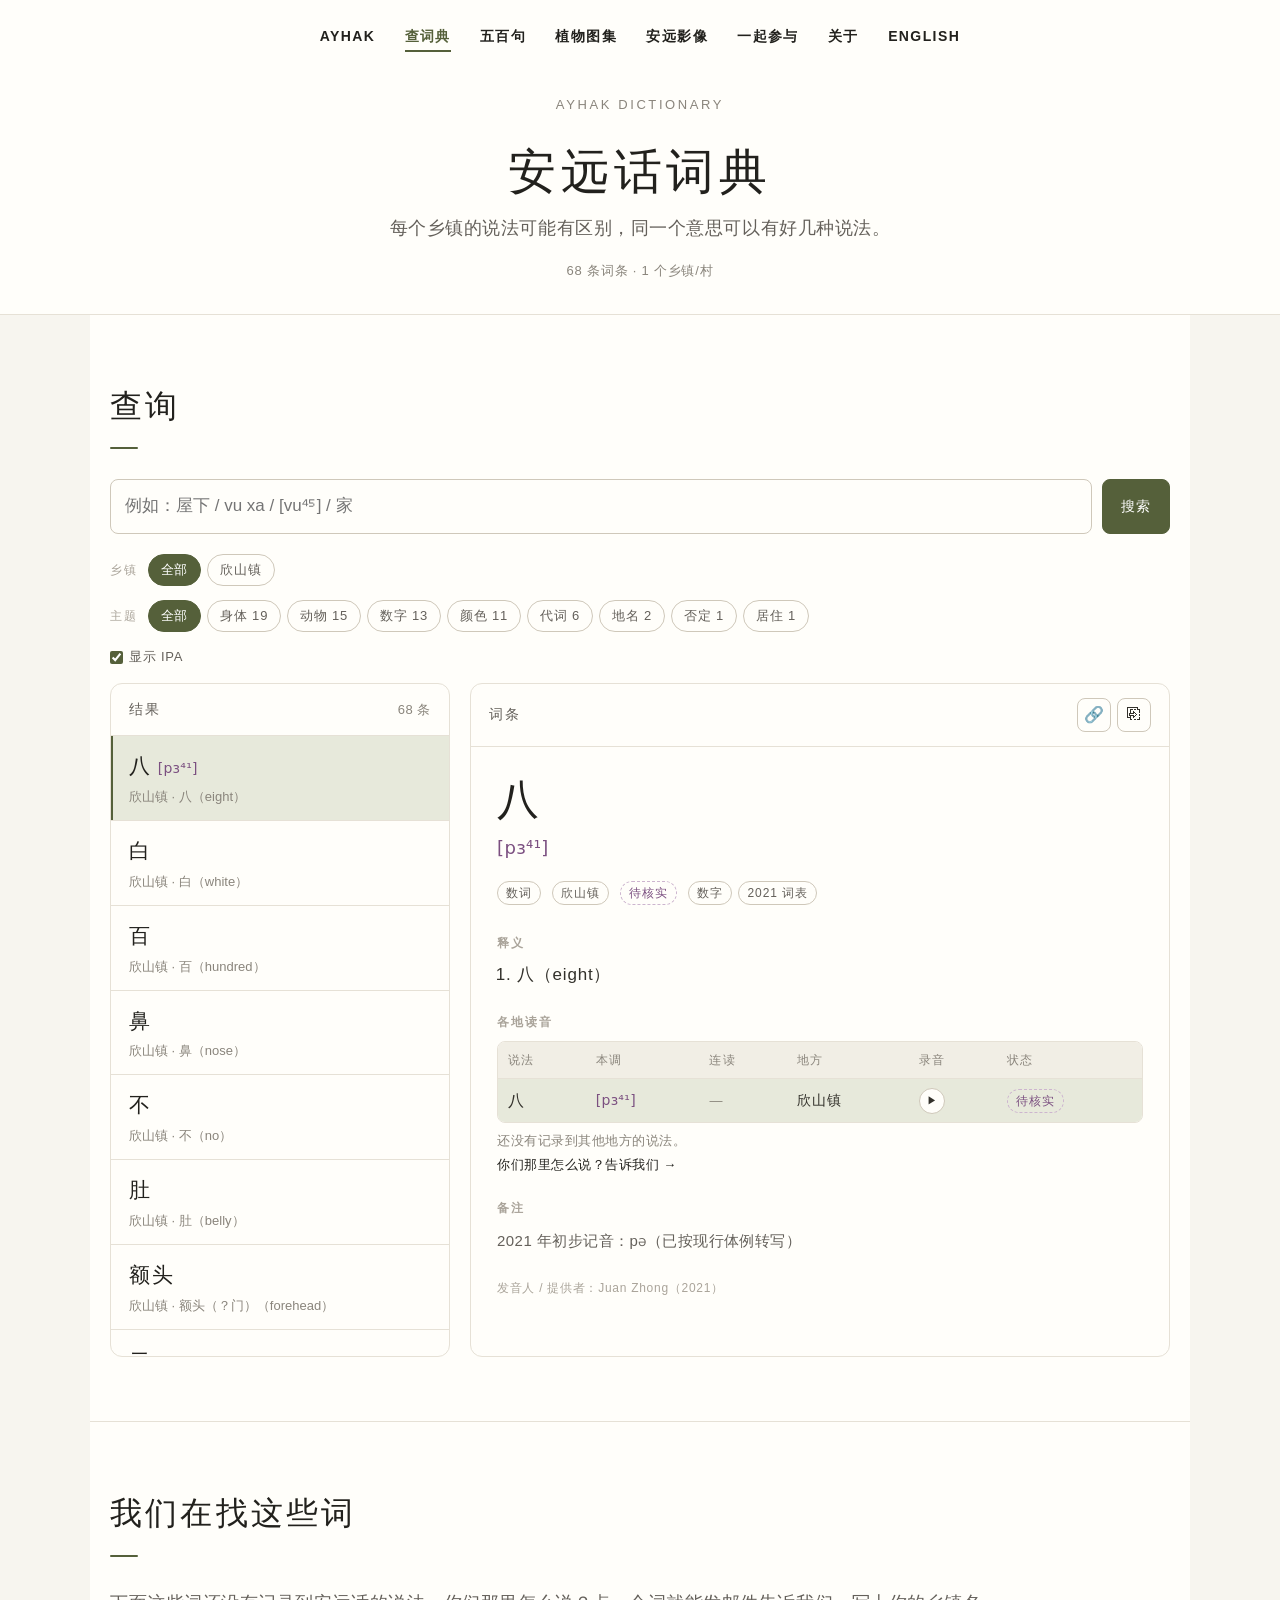
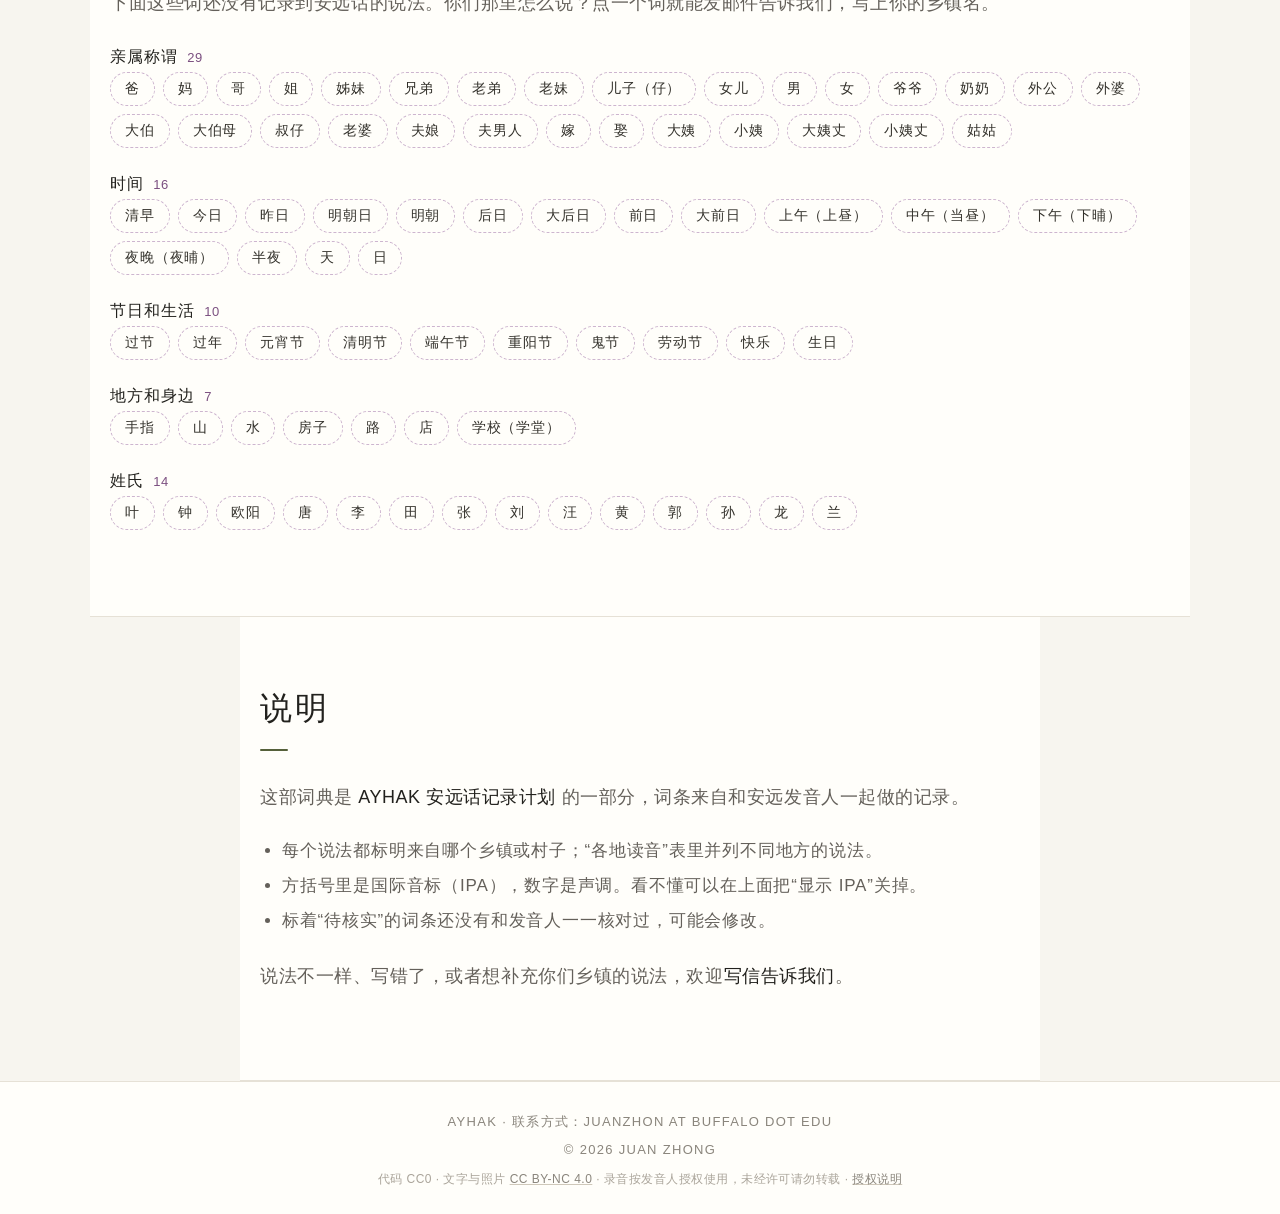
==== commit e579915e: "Add files via upload" ====
--- a/dict.html
+++ b/dict.html
@@ -6,7 +6,7 @@
   <title>AYHAK · 安远话词典</title>
   <meta name="description" content="安远话（江西安远客家话）社区词典：汉字、IPA、释义、例句与录音。" />
   <link rel="icon" href="./favicon.svg" type="image/svg+xml" />
-  <link rel="stylesheet" href="./style.css?v=20261021a" />
+  <link rel="stylesheet" href="./style.css?v=20261021b" />
 </head>
 
 <body>
@@ -14,7 +14,7 @@
 
   <nav class="page-nav" aria-label="站点导航">
     <a href="./index-zh.html">AYHAK</a>
-    <a href="./dict.html" aria-current="page">查安远话</a>
+    <a href="./dict.html" aria-current="page">查词典</a>
     <a href="./sentences.html">五百句</a>
     <a href="./plants.html">植物图集</a>
     <a href="./gallery.html">安远影像</a>
@@ -26,8 +26,7 @@
   <header class="hero compact">
     <p class="kicker">AYHAK DICTIONARY</p>
     <h1>安远话词典</h1>
-    <p class="subtitle">一个词一个词地记下来</p>
-    <p class="intro">每个乡镇、每个村的说法都算数，同一个意思可以有好几种说法。</p>
+    <p class="intro">每个乡镇的说法可能有区别，同一个意思可以有好几种说法。</p>
     <p class="status" id="heroStatus">— 条词条</p>
   </header>
 
@@ -96,7 +95,7 @@
 
     <section id="wanted" class="content-section wide">
       <h2>我们在找这些词</h2>
-      <p>下面这些词还没有记录到安远话的说法。你们家里、你们村怎么说？点一个词就能发邮件告诉我们，写上你的乡镇或村名。</p>
+      <p>下面这些词还没有记录到安远话的说法。你们那里怎么说？点一个词就能发邮件告诉我们，写上你的乡镇名。</p>
       <div id="wantedList"><p class="muted">载入中…</p></div>
     </section>
 
@@ -157,7 +156,7 @@
         <li>方括号里是国际音标（IPA），数字是声调。看不懂可以在上面把“显示 IPA”关掉。</li>
         <li>标着“待核实”的词条还没有和发音人一一核对过，可能会修改。</li>
       </ul>
-      <p>说法不一样、写错了，或者想补充你们村的说法，欢迎<a href="mailto:juanzhon@buffalo.edu?subject=AYHAK%20词典">写信告诉我们</a>。</p>
+      <p>说法不一样、写错了，或者想补充你们乡镇的说法，欢迎<a href="mailto:juanzhon@buffalo.edu?subject=AYHAK%20词典">写信告诉我们</a>。</p>
     </section>
   </main>
 
@@ -167,6 +166,6 @@
     <p class="license">代码 CC0 · 文字与照片 <a href="https://creativecommons.org/licenses/by-nc/4.0/deed.zh-hans">CC BY-NC 4.0</a> · 录音按发音人授权使用，未经许可请勿转载 · <a href="https://github.com/juan-zhong/ay_hak/blob/main/CONTENT-LICENSE.md">授权说明</a></p>
   </footer>
 
-  <script src="./app.js?v=20261021a"></script>
+  <script src="./app.js?v=20261021b"></script>
 </body>
 </html>
--- a/style.css
+++ b/style.css
@@ -470,7 +470,7 @@
 .gallery-grid .solo { text-align: center; }
 
 /* 项目：照片为主的卡片，和植物页“从田里到厨房”同一种排法 */
-.projects { display: grid; grid-template-columns: repeat(auto-fit, minmax(min(100%, 220px), 1fr)); gap: 26px 20px; margin-top: 10px; }
+.projects { display: grid; grid-template-columns: repeat(auto-fill, minmax(min(100%, 240px), 1fr)); gap: 26px 20px; margin-top: 10px; }
 .proj { margin: 0; display: flex; flex-direction: column; color: inherit; text-decoration: none; }
 .proj img { width: 100%; aspect-ratio: 4 / 3; object-fit: cover; background: var(--tint); border-radius: var(--r-lg); border: 1px solid var(--line); transition: opacity .15s; }
 a.proj:hover img { opacity: 0.85; }
@@ -638,3 +638,13 @@
 .also b { color: var(--ink); font-weight: 500; }
 a.to-dict { color: inherit; text-decoration: underline; text-decoration-color: var(--line); text-underline-offset: 4px; }
 a.to-dict:hover { color: var(--accent); text-decoration-color: var(--accent); }
+
+/* 首页项目：分组小标题、不用卡片的条目、复健会引言 */
+#projects h3.sub { margin-top: 36px; }
+#projects h3.sub:first-of-type { margin-top: 0; }
+dl.plain { margin: 0; }
+dl.plain dt { font-weight: 500; color: var(--ink); font-size: 17px; margin-top: 14px; }
+dl.plain dt a { color: var(--accent); }
+dl.plain dd { margin: 4px 0 0; color: var(--muted); font-size: 15px; line-height: 1.8; }
+.projects + dl.plain { margin-top: 10px; }
+p.lead { font-size: 18px; color: var(--ink); margin-bottom: 10px; }
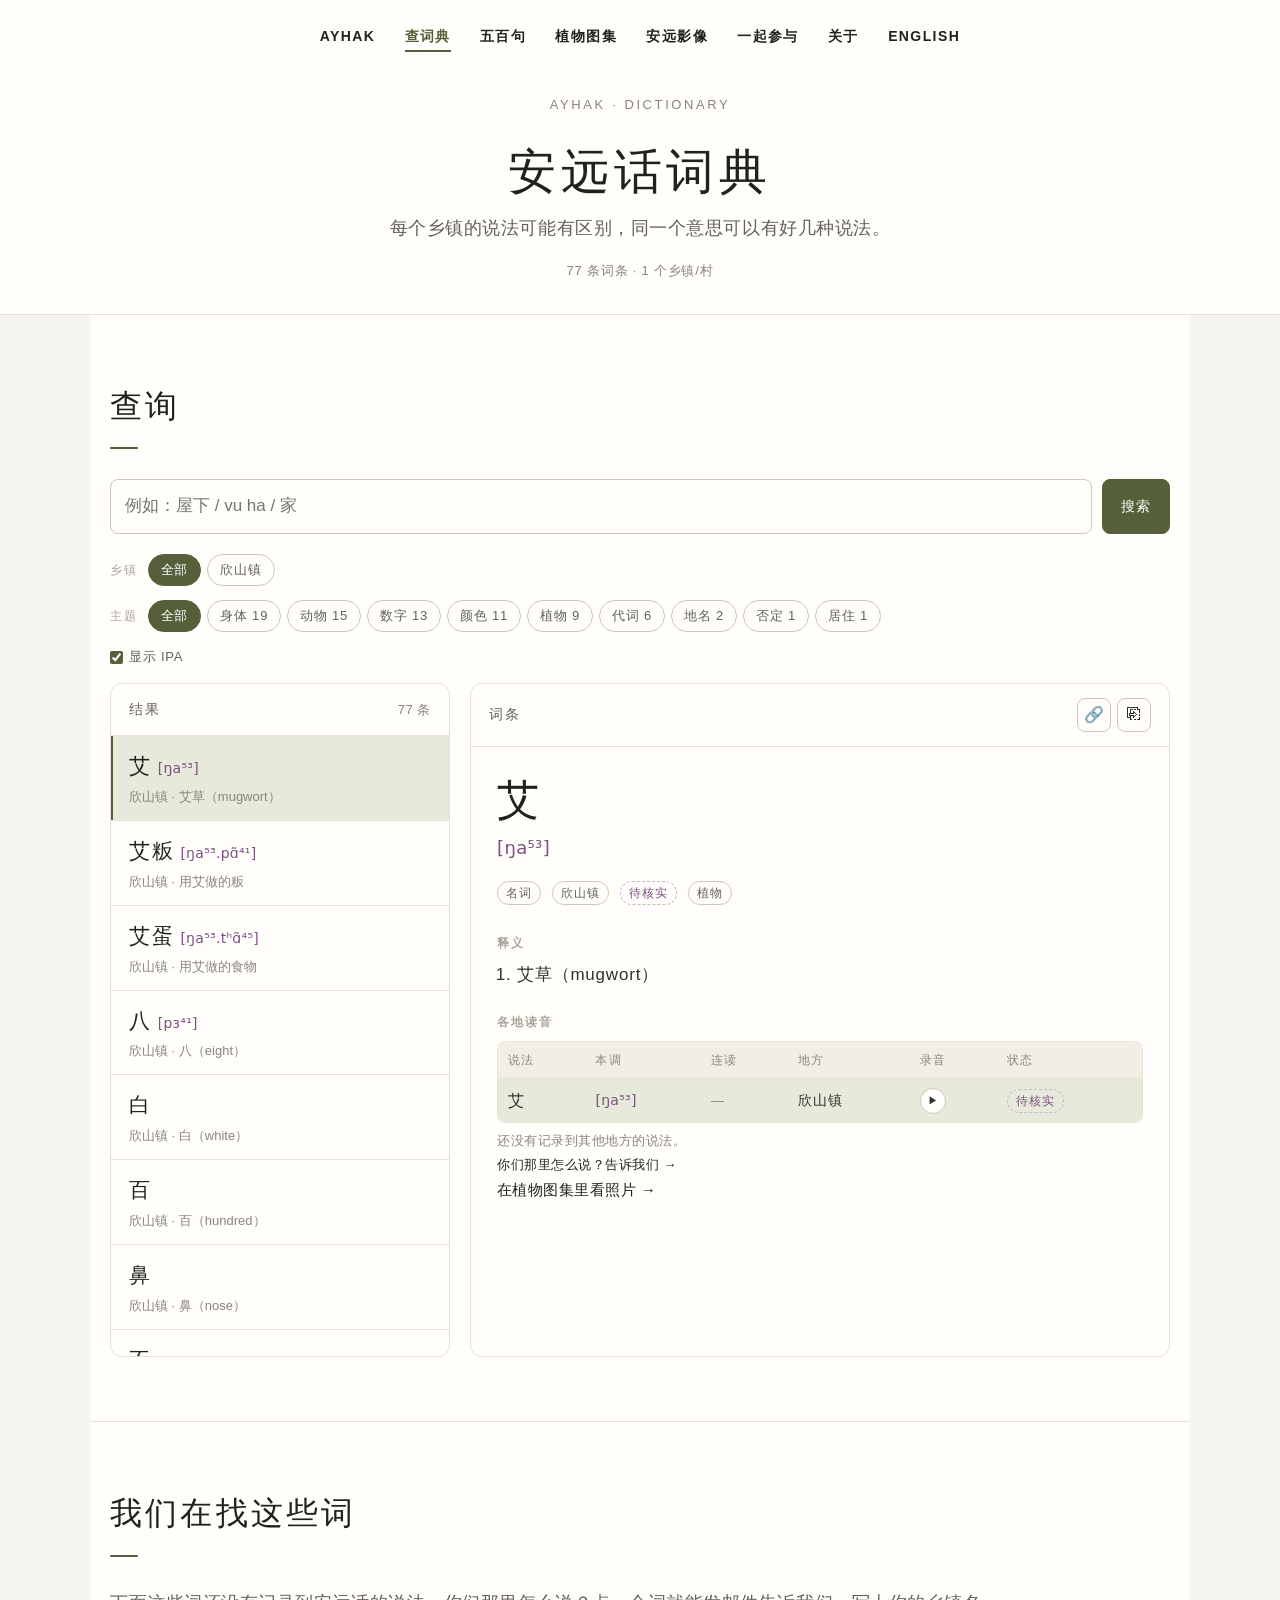
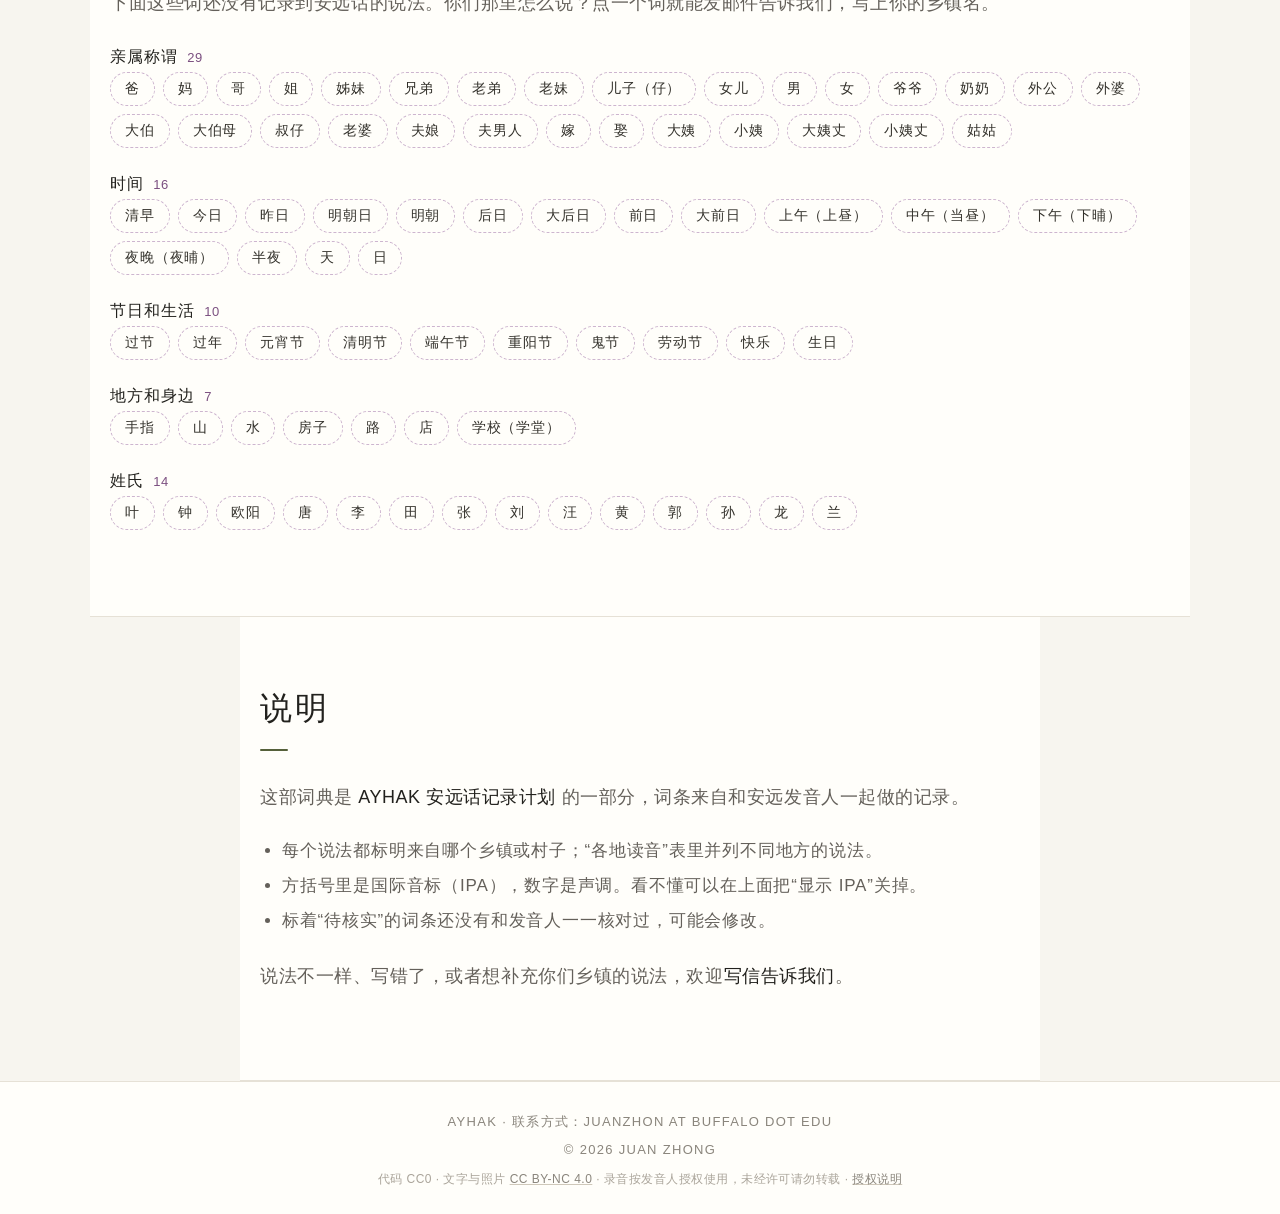
==== commit 820a2516: "Add files via upload" ====
--- a/dict.html
+++ b/dict.html
@@ -5,8 +5,11 @@
   <meta name="viewport" content="width=device-width,initial-scale=1,viewport-fit=cover" />
   <title>AYHAK · 安远话词典</title>
   <meta name="description" content="安远话（江西安远客家话）社区词典：汉字、IPA、释义、例句与录音。" />
+  <meta property="og:title" content="AYHAK · 安远话词典" />
+  <meta property="og:description" content="安远话（江西安远客家话）社区词典：汉字、IPA、释义、例句与录音。" />
+  <meta property="og:image" content="https://juan-zhong.github.io/ay_hak/images/gallery/%E7%AF%93%E5%AD%90.jpg" />
   <link rel="icon" href="./favicon.svg" type="image/svg+xml" />
-  <link rel="stylesheet" href="./style.css?v=20261021b" />
+  <link rel="stylesheet" href="./style.css?v=20261022b" />
 </head>
 
 <body>
@@ -16,7 +19,7 @@
     <a href="./index-zh.html">AYHAK</a>
     <a href="./dict.html" aria-current="page">查词典</a>
     <a href="./sentences.html">五百句</a>
-    <a href="./plants.html">植物图集</a>
+    <a href="./plants.html?lang=zh">植物图集</a>
     <a href="./gallery.html">安远影像</a>
     <a href="./index-zh.html#join">一起参与</a>
     <a href="./index-zh.html#about">关于</a>
@@ -24,7 +27,7 @@
   </nav>
 
   <header class="hero compact">
-    <p class="kicker">AYHAK DICTIONARY</p>
+    <p class="kicker">AYHAK · DICTIONARY</p>
     <h1>安远话词典</h1>
     <p class="intro">每个乡镇的说法可能有区别，同一个意思可以有好几种说法。</p>
     <p class="status" id="heroStatus">— 条词条</p>
@@ -35,7 +38,7 @@
       <h2>查询</h2>
 
       <div class="searchbar">
-        <input id="q" type="search" placeholder="例如：屋下 / vu xa / [vu⁴⁵] / 家" autocomplete="off" aria-label="搜索词条" />
+        <input id="q" type="search" placeholder="例如：屋下 / vu ha / 家" autocomplete="off" aria-label="搜索词条" />
         <button id="btnSearch" class="btn primary">搜索</button>
       </div>
 
@@ -166,6 +169,6 @@
     <p class="license">代码 CC0 · 文字与照片 <a href="https://creativecommons.org/licenses/by-nc/4.0/deed.zh-hans">CC BY-NC 4.0</a> · 录音按发音人授权使用，未经许可请勿转载 · <a href="https://github.com/juan-zhong/ay_hak/blob/main/CONTENT-LICENSE.md">授权说明</a></p>
   </footer>
 
-  <script src="./app.js?v=20261021b"></script>
+  <script src="./app.js?v=20261022b"></script>
 </body>
 </html>
--- a/style.css
+++ b/style.css
@@ -425,7 +425,7 @@
 }
 
 /* =========================================================
-   AYHAK 识别：要点用上方色线，不用四边框（和 CQC 的卡片区分）
+   AYHAK 识别：要点用上方色线，不用四边框
    ========================================================= */
 .pillars .card {
   border: 0;
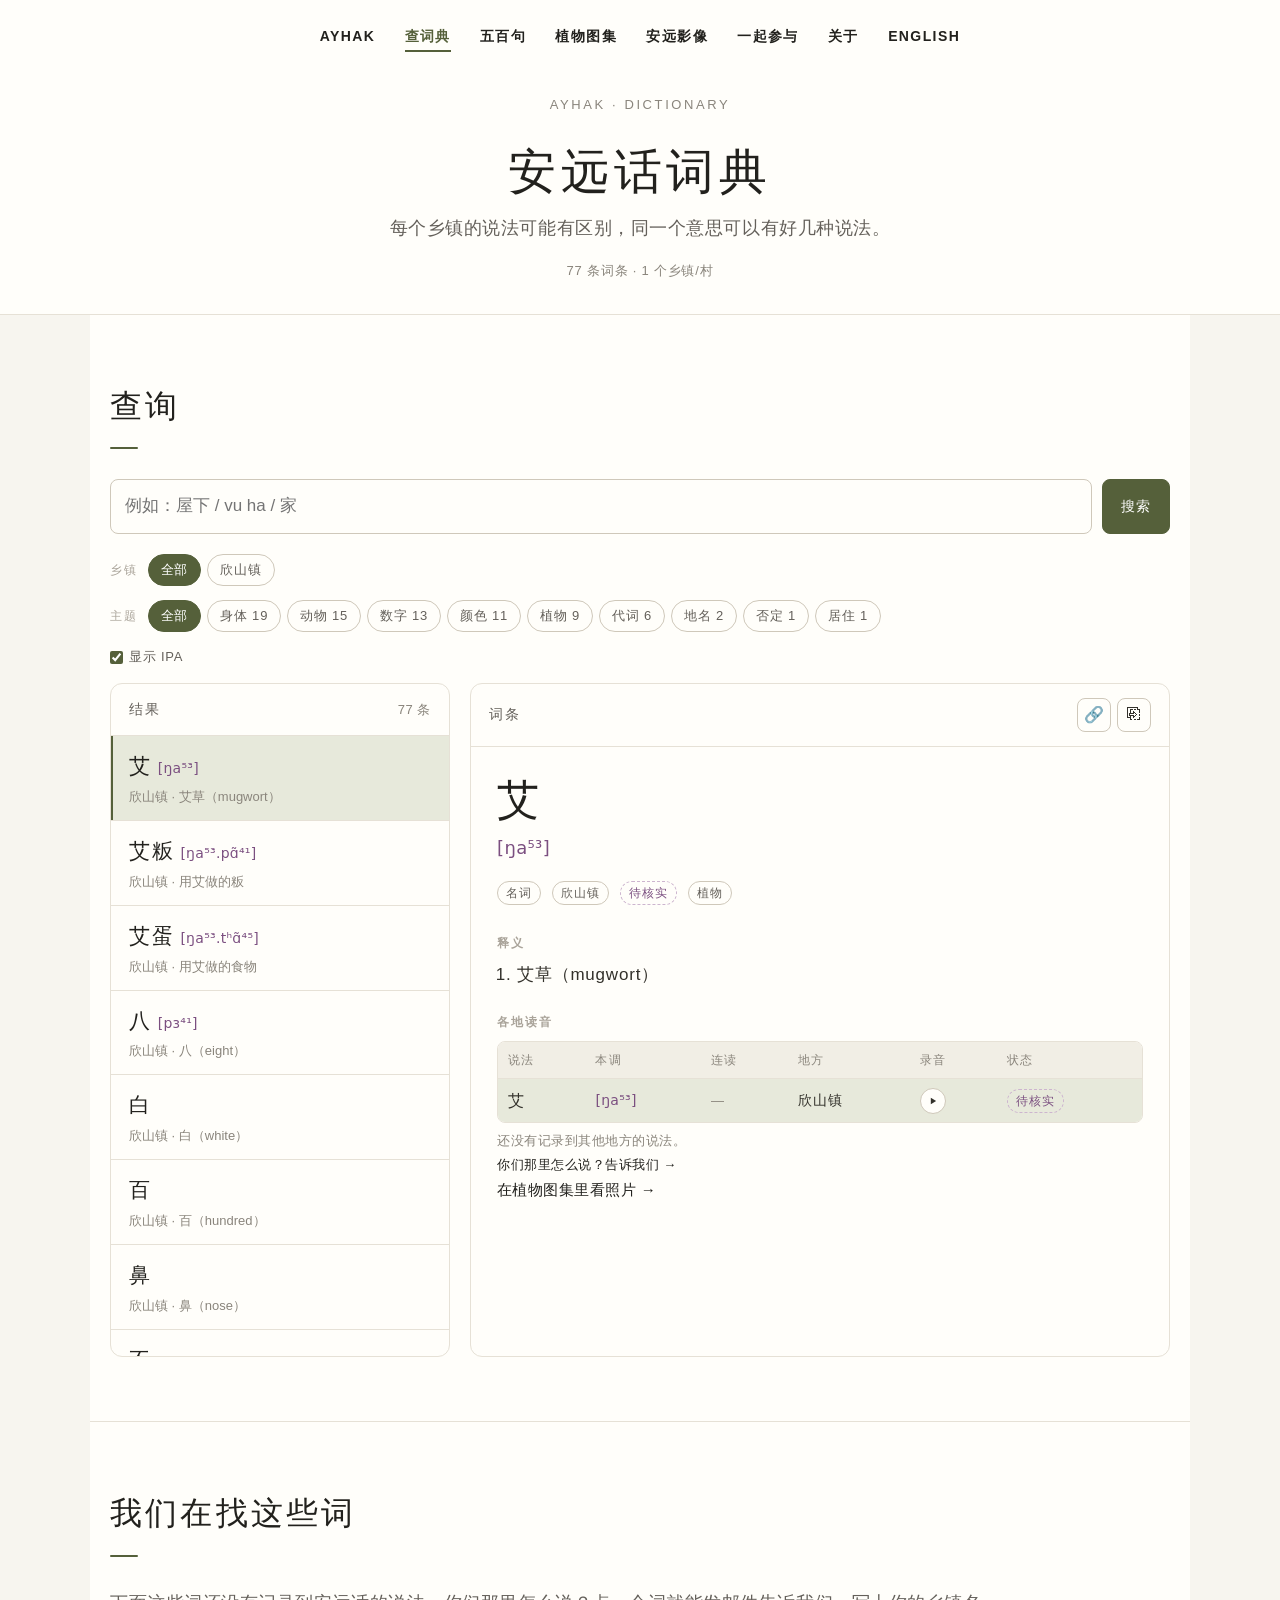
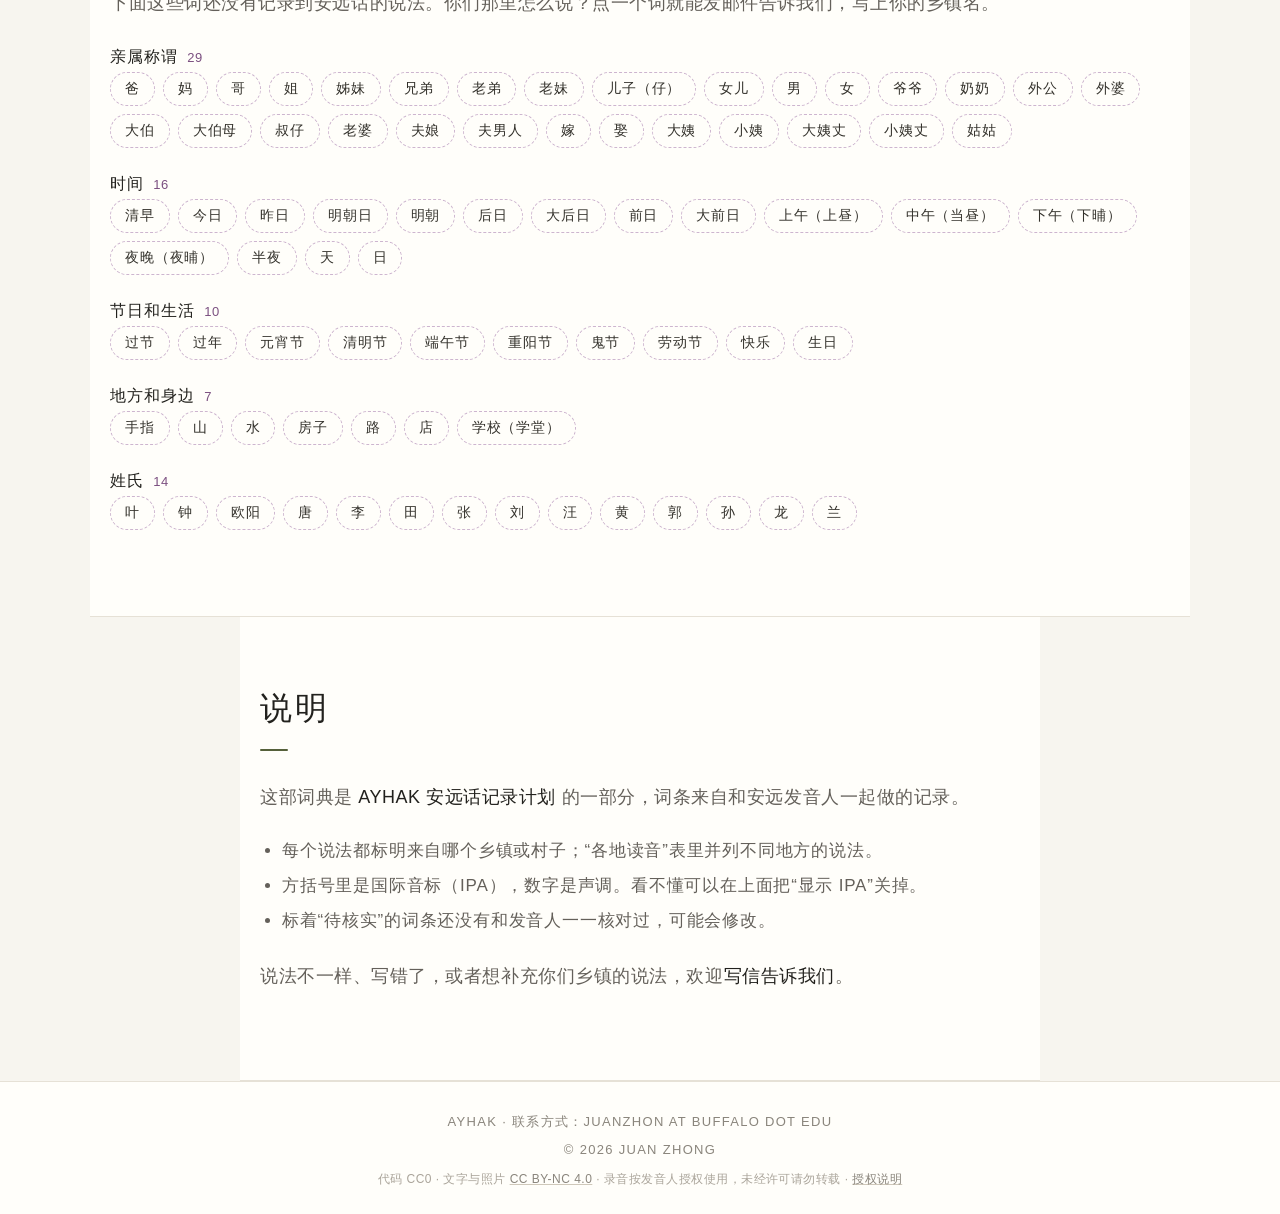
==== commit 7a60f97c: "Add files via upload" ====
--- a/dict.html
+++ b/dict.html
@@ -9,7 +9,7 @@
   <meta property="og:description" content="安远话（江西安远客家话）社区词典：汉字、IPA、释义、例句与录音。" />
   <meta property="og:image" content="https://juan-zhong.github.io/ay_hak/images/gallery/%E7%AF%93%E5%AD%90.jpg" />
   <link rel="icon" href="./favicon.svg" type="image/svg+xml" />
-  <link rel="stylesheet" href="./style.css?v=20261022b" />
+  <link rel="stylesheet" href="./style.css?v=20261023a" />
 </head>
 
 <body>
@@ -169,6 +169,6 @@
     <p class="license">代码 CC0 · 文字与照片 <a href="https://creativecommons.org/licenses/by-nc/4.0/deed.zh-hans">CC BY-NC 4.0</a> · 录音按发音人授权使用，未经许可请勿转载 · <a href="https://github.com/juan-zhong/ay_hak/blob/main/CONTENT-LICENSE.md">授权说明</a></p>
   </footer>
 
-  <script src="./app.js?v=20261022b"></script>
+  <script src="./app.js?v=20261023a"></script>
 </body>
 </html>
--- a/style.css
+++ b/style.css
@@ -648,3 +648,93 @@
 dl.plain dd { margin: 4px 0 0; color: var(--muted); font-size: 15px; line-height: 1.8; }
 .projects + dl.plain { margin-top: 10px; }
 p.lead { font-size: 18px; color: var(--ink); margin-bottom: 10px; }
+
+/* =========================================================
+   播放图标：用 SVG 画，不用 ▶ 字符（苹果设备会把 ▶ 显示成彩色 emoji）
+   ========================================================= */
+.ico { display: inline-block; width: 1em; height: 1em; vertical-align: -0.12em; fill: currentColor; }
+.ico-play {
+  display: inline-flex; align-items: center; justify-content: center;
+  width: 22px; height: 22px; border-radius: 50%;
+  border: 1px solid var(--plum); background: var(--plum-soft); color: var(--plum);
+  font-size: 10px; vertical-align: middle; position: relative; top: -2px; margin: 0 3px; line-height: 1;
+}
+.ico-play .ico { margin-left: 1px; }
+.play { display: inline-flex; align-items: center; justify-content: center; padding: 0; }
+.play .ico { margin-left: 1px; }
+
+/* =========================================================
+   五百句：列表
+   ========================================================= */
+.cat-chips { margin-bottom: 14px; }
+.sentence-list { margin-top: 6px; }
+.cat-title { font-size: 15px; font-weight: 500; color: var(--accent); letter-spacing: 0.12em; margin: 26px 0 4px; }
+.sentence { border-bottom: 1px solid var(--line); padding: 14px 0; scroll-margin-top: 20px; }
+.sentence:last-child { border-bottom: 0; }
+.s-head { display: flex; align-items: flex-start; gap: 14px; }
+.s-no { flex: none; width: 34px; padding-top: 3px; font-size: 13px; color: var(--faintest); font-variant-numeric: tabular-nums; letter-spacing: 0.04em; }
+.s-text { flex: 1; min-width: 0; }
+.s-zh { font-size: 18px; color: var(--ink); letter-spacing: 0.06em; line-height: 1.6; }
+.s-ay { font-size: 15px; color: var(--muted); margin-top: 2px; }
+.s-head .btn { flex: none; }
+.s-wait { flex: none; padding-top: 4px; color: var(--faintest); }
+.s-recs { display: flex; flex-wrap: wrap; align-items: center; gap: 8px 10px; margin: 10px 0 0 48px; }
+.rec-chip {
+  display: inline-flex; align-items: center; gap: 8px;
+  padding: 4px 14px 4px 4px; border-radius: var(--r-pill);
+  border: 1px solid var(--line-strong); background: var(--paper); color: var(--text);
+  font: inherit; font-size: 14px; letter-spacing: 0.06em; cursor: pointer;
+  transition: border-color .15s, background .15s;
+}
+.rec-chip .play-ico {
+  display: inline-flex; align-items: center; justify-content: center; flex: none;
+  width: 28px; height: 28px; border-radius: 50%;
+  background: var(--plum-soft); color: var(--plum); font-size: 11px;
+  transition: background .15s, color .15s;
+}
+.rec-chip .play-ico .ico { margin-left: 1px; }
+.rec-chip:hover { border-color: var(--plum); }
+.rec-chip:hover .play-ico, .rec-chip.playing .play-ico { background: var(--plum); color: #fff; }
+.rec-chip.playing { border-color: var(--plum); background: var(--plum-soft); }
+.rec-chip.loading { opacity: 0.6; cursor: progress; }
+.rec-chip:focus-visible { outline: 2px solid var(--plum); outline-offset: 2px; }
+.rec-hz { color: var(--muted); }
+.sentence .mine { margin: 8px 0 0 48px; color: var(--plum); }
+@media (max-width: 600px) {
+  .s-head { gap: 10px; }
+  .s-no { width: 26px; }
+  .s-zh { font-size: 17px; }
+  .s-recs, .sentence .mine { margin-left: 36px; }
+}
+
+/* =========================================================
+   五百句：录音面板（管理模式）
+   ========================================================= */
+.sheet { position: fixed; inset: 0; z-index: 60; display: flex; align-items: flex-end; justify-content: center; padding: 16px; background: rgba(28, 27, 23, 0.5); }
+.sheet[hidden] { display: none; }
+body.sheet-open { overflow: hidden; }
+@media (min-width: 640px) { .sheet { align-items: center; } }
+.sheet-card { position: relative; width: min(520px, 100%); max-height: calc(100vh - 32px); overflow-y: auto; background: var(--paper); border-radius: var(--r-lg); padding: 24px 22px 20px; box-shadow: 0 20px 50px -20px rgba(28, 27, 23, 0.45); }
+.sheet-close { position: absolute; top: 10px; right: 12px; width: 32px; height: 32px; border: 0; background: none; font-size: 22px; line-height: 1; color: var(--faint); cursor: pointer; border-radius: 50%; }
+.sheet-close:hover { background: var(--hover); color: var(--ink); }
+.sheet-zh { font-size: 21px; font-weight: 400; color: var(--ink); letter-spacing: 0.08em; margin: 2px 36px 16px 0; }
+.rec-area { display: flex; align-items: center; gap: 12px; margin-bottom: 12px; }
+.rec-btn { display: inline-flex; align-items: center; gap: 10px; padding: 10px 18px; border-radius: var(--r-pill); border: 1px solid var(--line-strong); background: var(--paper); font: inherit; font-size: 15px; letter-spacing: 0.06em; color: var(--ink); cursor: pointer; }
+.rec-btn .dot { width: 12px; height: 12px; border-radius: 50%; background: var(--danger); flex: none; }
+.rec-btn:hover { border-color: var(--danger); }
+.rec-btn.on { border-color: var(--danger); background: #fbeeee; }
+.rec-btn.on .dot { animation: rec-pulse 1s ease-in-out infinite; }
+@keyframes rec-pulse { 50% { opacity: 0.3; } }
+#recPreview { width: 100%; margin: 4px 0 10px; }
+.file-pick { color: var(--accent); cursor: pointer; text-decoration: underline; text-underline-offset: 3px; }
+.file-pick input { position: absolute; width: 1px; height: 1px; opacity: 0; pointer-events: none; }
+.rec-form { display: grid; gap: 12px; margin-top: 16px; }
+.rec-form label { display: block; font-size: 14px; color: var(--muted); }
+.rec-form input[type="text"], .rec-form input:not([type]) { display: block; width: 100%; margin-top: 4px; font: inherit; font-size: 15px; padding: 8px 10px; border: 1px solid var(--line-strong); border-radius: var(--r-sm); background: #fff; color: var(--ink); }
+.rec-form input:focus { outline: 2px solid var(--accent-soft); border-color: var(--accent); }
+.rec-form label.check { display: flex; align-items: flex-start; gap: 8px; color: var(--text); }
+.rec-form label.check input { margin-top: 5px; accent-color: var(--accent); }
+.rec-form .req { color: var(--danger); }
+.rec-form .btn { justify-self: start; }
+/* 防机器人的隐藏栏位：人看不到，就不会误填（误填的录音会被后台丢掉） */
+.rec-form .hp { position: absolute; left: -9999px; width: 1px; height: 1px; opacity: 0; }
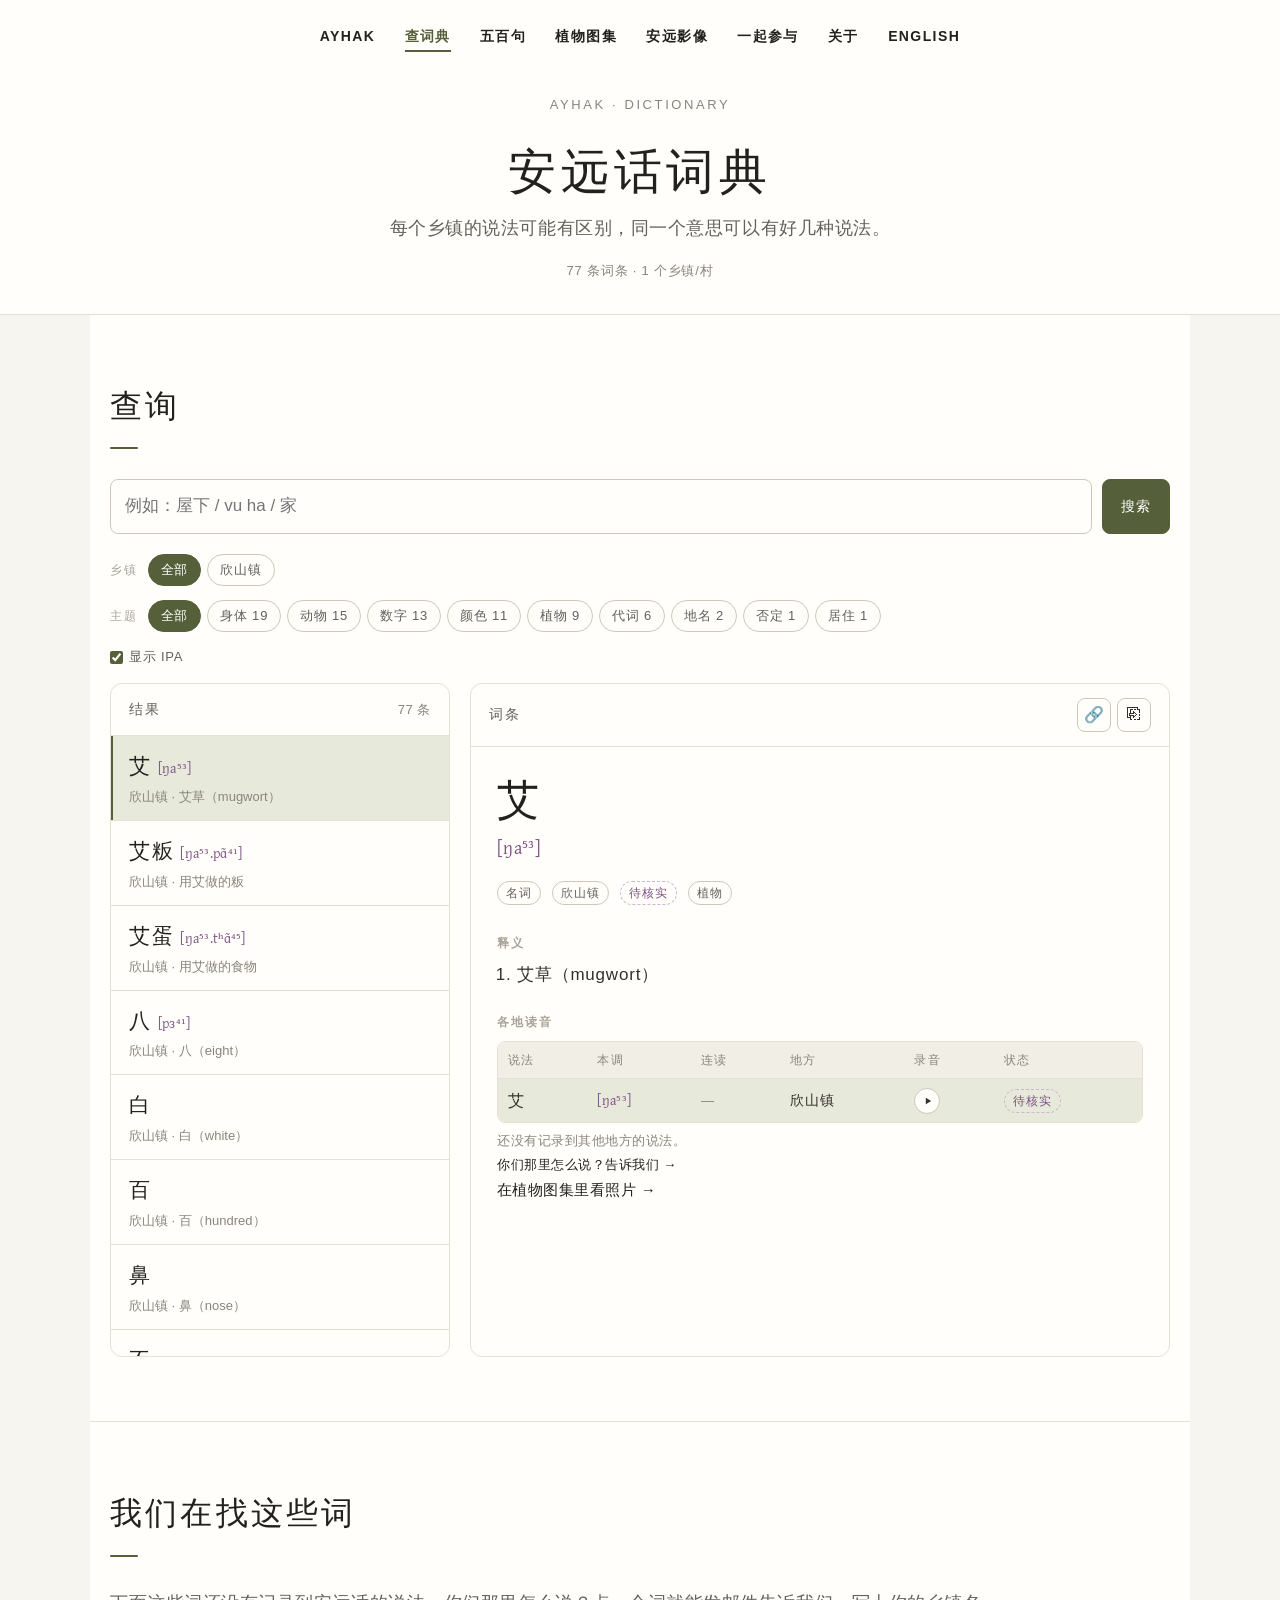
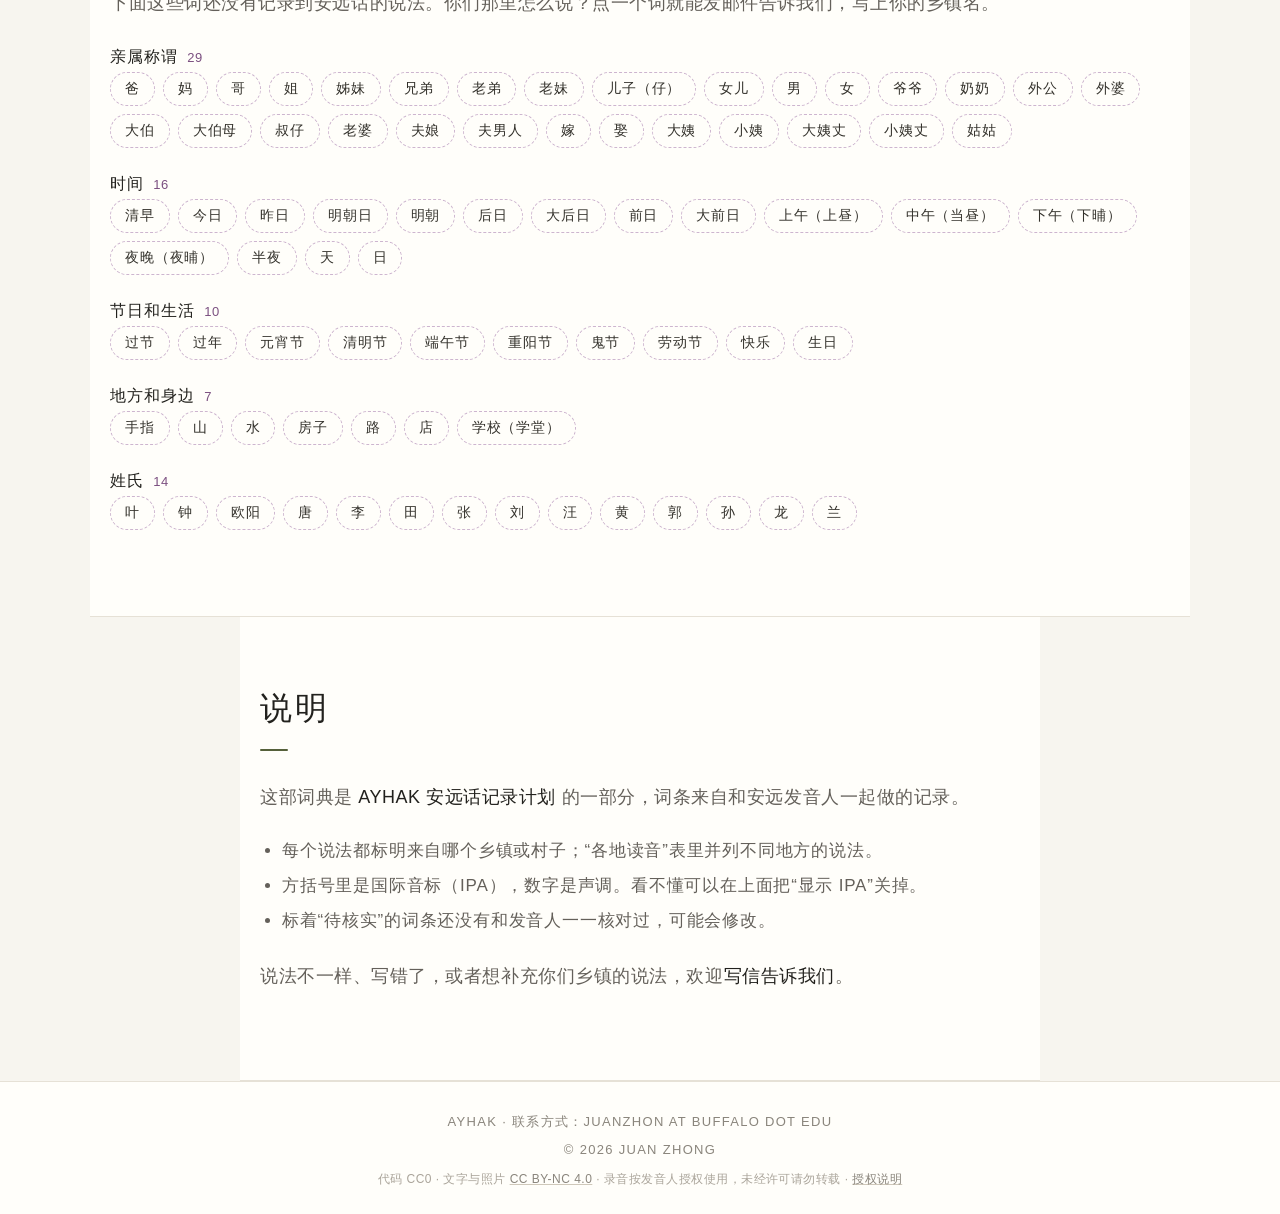
==== commit 31331710: "Add files via upload Signed-off-by: juan-zhong <181777064+juan-zhong@users.noreply.github.com>" ====
--- a/dict.html
+++ b/dict.html
@@ -4,12 +4,13 @@
   <meta charset="utf-8" />
   <meta name="viewport" content="width=device-width,initial-scale=1,viewport-fit=cover" />
   <title>AYHAK · 安远话词典</title>
+  <link rel="canonical" href="https://juan-zhong.github.io/ay_hak/dict.html" />
   <meta name="description" content="安远话（江西安远客家话）社区词典：汉字、IPA、释义、例句与录音。" />
   <meta property="og:title" content="AYHAK · 安远话词典" />
   <meta property="og:description" content="安远话（江西安远客家话）社区词典：汉字、IPA、释义、例句与录音。" />
   <meta property="og:image" content="https://juan-zhong.github.io/ay_hak/images/gallery/%E7%AF%93%E5%AD%90.jpg" />
   <link rel="icon" href="./favicon.svg" type="image/svg+xml" />
-  <link rel="stylesheet" href="./style.css?v=20261023a" />
+  <link rel="stylesheet" href="./style.css?v=20261029" />
 </head>
 
 <body>
@@ -169,6 +170,6 @@
     <p class="license">代码 CC0 · 文字与照片 <a href="https://creativecommons.org/licenses/by-nc/4.0/deed.zh-hans">CC BY-NC 4.0</a> · 录音按发音人授权使用，未经许可请勿转载 · <a href="https://github.com/juan-zhong/ay_hak/blob/main/CONTENT-LICENSE.md">授权说明</a></p>
   </footer>
 
-  <script src="./app.js?v=20261023a"></script>
+  <script src="./app.js?v=20261023b"></script>
 </body>
 </html>
--- a/style.css
+++ b/style.css
@@ -1,3 +1,4 @@
+@font-face { font-family: 'Gentium Plus'; font-style: normal; font-weight: 400; font-display: swap; src: url('./vendor/fonts/GentiumPlus-Regular.woff2') format('woff2'); }
 /* =========================================================
    AYHAK · 安远话 — shared stylesheet
    Visual language follows juan-zhong.github.io/me (fieldwork page):
@@ -31,8 +32,8 @@
   --font: 'Helvetica Neue', Helvetica, 'PingFang SC', 'Hiragino Sans GB', 'Noto Sans SC', 'Source Han Sans SC', 'Microsoft YaHei', Arial, sans-serif;
   /* 全站一套无衬线：拉丁字母 Helvetica Neue，汉字苹方（与 juan-zhong.github.io/me 一致） */
   --head-font: var(--font);
-  /* IPA：用覆盖国际音标的无衬线系统字体，避免和正文混出两种字形；不加载外部字体（国内可能打不开） */
-  --ipa-font: 'Lucida Grande', 'Segoe UI', 'Noto Sans', 'DejaVu Sans', 'Helvetica Neue', Arial, sans-serif;
+  /* IPA：Gentium Plus（SIL，OFL），字体文件放在本站 vendor/fonts，不依赖外部字体服务 */
+  --ipa-font: 'Gentium Plus', 'Charis SIL', 'Doulos SIL', 'Noto Serif', 'DejaVu Serif', serif;
 }
 
 * { margin: 0; padding: 0; box-sizing: border-box; }
